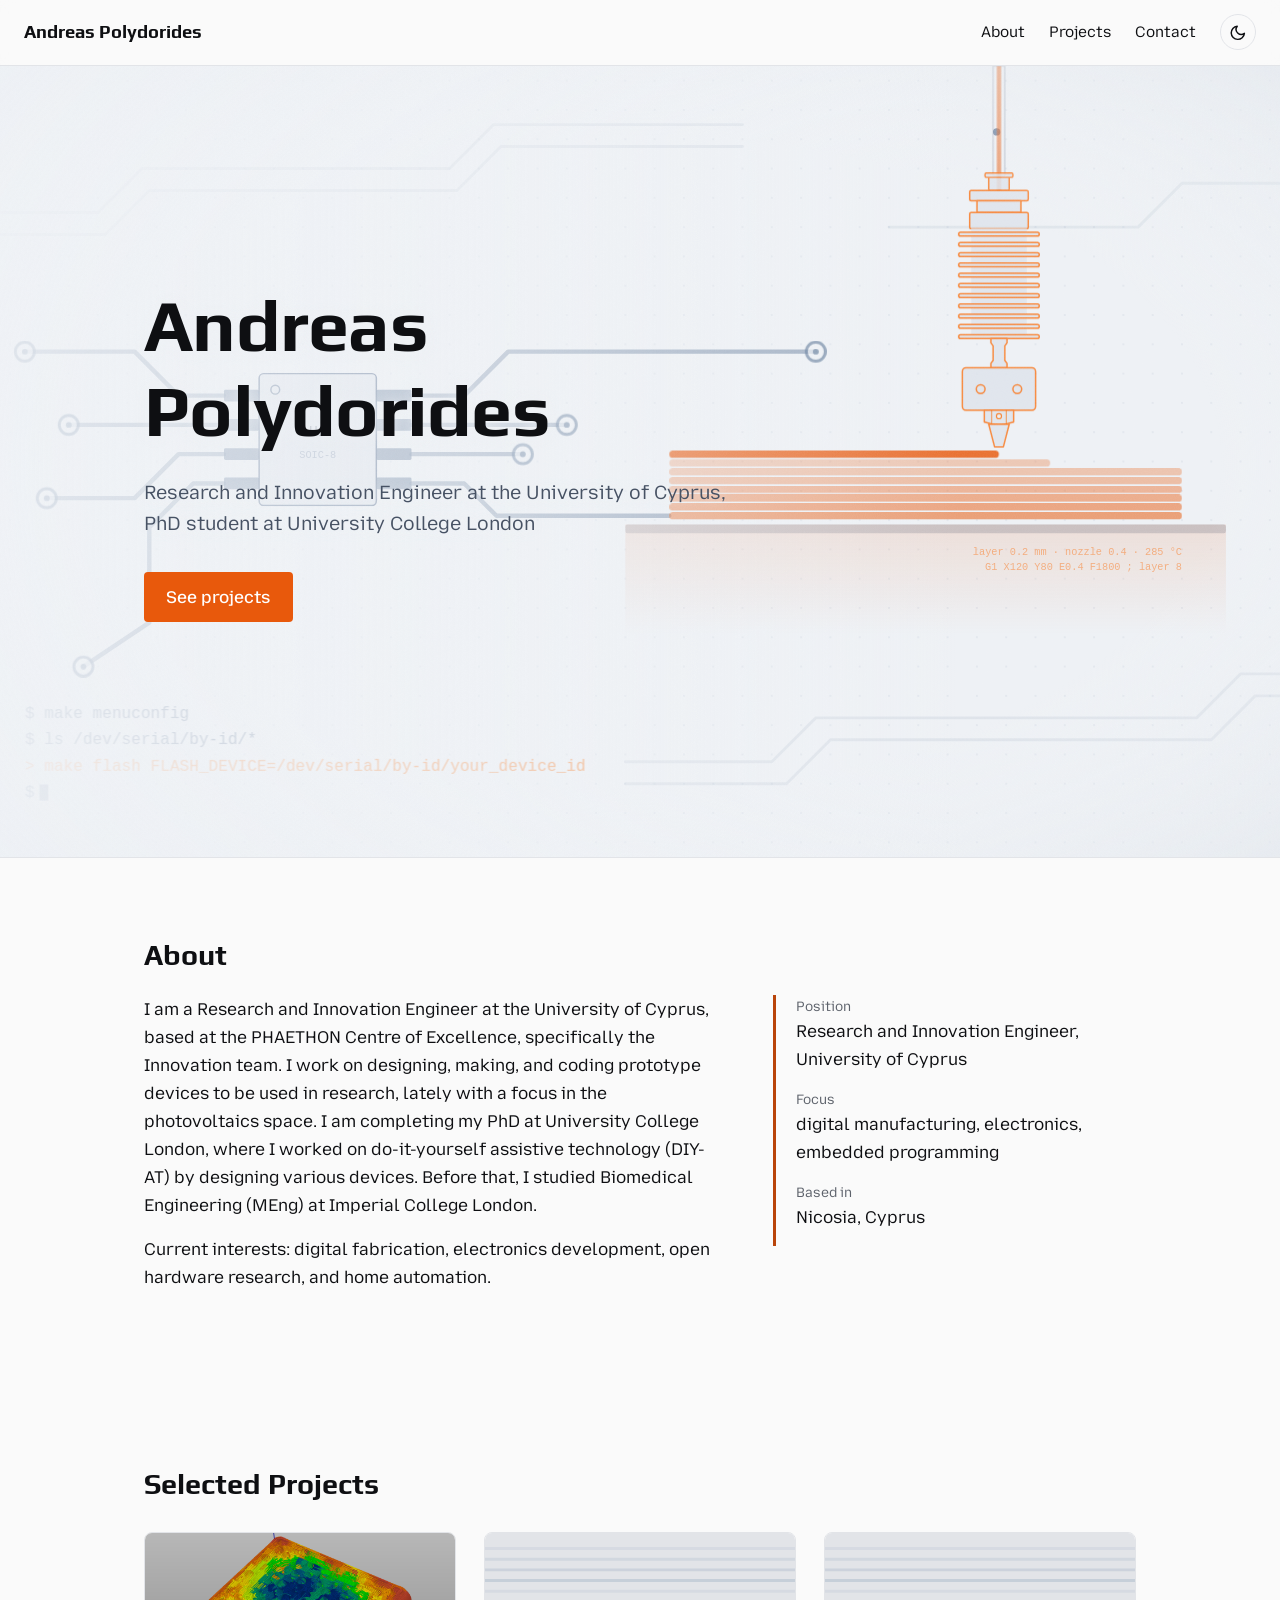
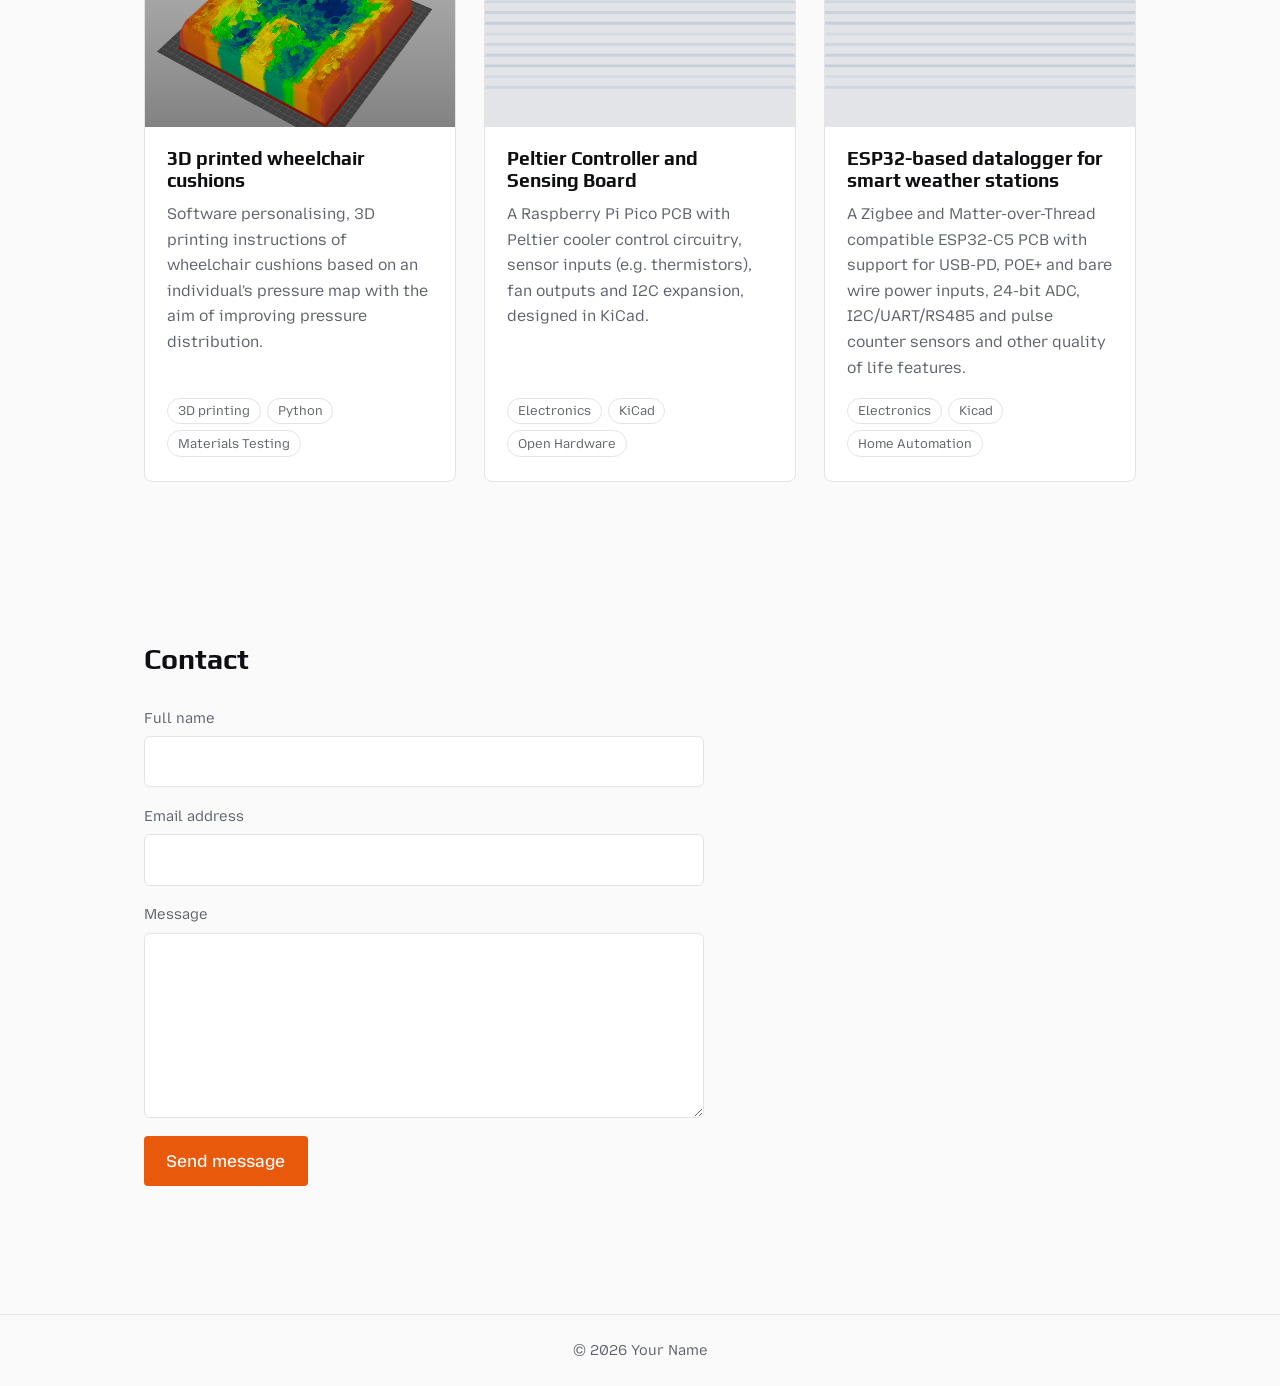
==== index.html @ 5d56ded2 "Update index.html" ====
<!DOCTYPE html>
<html lang="en">
<head>
<meta charset="utf-8">
<meta name="viewport" content="width=device-width, initial-scale=1">
<title>Andreas Polydorides</title>
<meta name="description" content="Research and engineering in FDM 3D printing, embedded electronics and software.">
<link rel="preconnect" href="https://fonts.googleapis.com">
<link rel="preconnect" href="https://fonts.gstatic.com" crossorigin>
<link href="https://fonts.googleapis.com/css2?family=Mozilla+Text:wght@400;500;600&family=Play:wght@400;700&display=swap" rel="stylesheet">
<script>try{var t=localStorage.getItem("theme")}catch(e){}document.documentElement.dataset.theme=t==="dark"?"dark":"light"</script>
<link rel="stylesheet" href="style.css">
</head>
<body>
<header class="nav">
  <a class="brand" href="#top">Andreas Polydorides</a>
  <nav><a href="#about">About</a><a href="#projects">Projects</a><a href="#contact">Contact</a><button class="theme-toggle" id="theme-toggle" type="button" aria-label="Switch to dark mode" title="Switch theme">
      <svg class="moon" viewBox="0 0 24 24" fill="none" stroke="currentColor" stroke-width="2" stroke-linecap="round" stroke-linejoin="round" aria-hidden="true"><path d="M21 12.8A9 9 0 1 1 11.2 3a7 7 0 0 0 9.8 9.8z"/></svg>
      <svg class="sun" viewBox="0 0 24 24" fill="none" stroke="currentColor" stroke-width="2" stroke-linecap="round" aria-hidden="true"><circle cx="12" cy="12" r="4"/><path d="M12 2v2M12 20v2M4.9 4.9l1.4 1.4M17.7 17.7l1.4 1.4M2 12h2M20 12h2M4.9 19.1l1.4-1.4M17.7 6.3l1.4-1.4"/></svg>
    </button></nav>
</header>

<main id="top">
<section class="hero">
  <!-- Backdrop: your backdrop.svg, inlined so CSS can animate it -->
  <svg class="backdrop" aria-hidden="true" focusable="false" xmlns="http://www.w3.org/2000/svg" viewBox="0 0 1920 1080" preserveAspectRatio="xMidYMid slice">
  <defs>
    <pattern id="dots" width="40" height="40" patternUnits="userSpaceOnUse">
      <circle cx="20" cy="20" r="1.2" fill="#7b93b3" opacity="0.12"/>
    </pattern>
    <radialGradient id="vig" cx="50%" cy="50%" r="75%">
      <stop offset="55%" stop-color="#0b0e14" stop-opacity="0"/>
      <stop offset="100%" stop-color="#04060a" stop-opacity="0.85"/>
    </radialGradient>
    <linearGradient id="glow" x1="0" y1="0" x2="0" y2="1">
      <stop offset="0" stop-color="#f97316" stop-opacity="0.25"/>
      <stop offset="1" stop-color="#f97316" stop-opacity="0"/>
    </linearGradient>
  </defs>

  <!-- background -->
  <rect width="1920" height="1080" fill="#0b0e14"/>
  <rect width="1920" height="1080" fill="url(#dots)"/>

  <!-- faint background traces -->
  <g class="bgtr" fill="none" stroke="#7b93b3" stroke-width="4" stroke-linejoin="round" stroke-linecap="round" opacity="0.10">
    <polyline pathLength="1" style="--i:0" points="0,200 220,200 280,140 700,140 760,80 1100,80"/>
    <polyline pathLength="1" style="--i:1" points="0,230 230,230 290,170 710,170 770,110 1100,110"/>
    <polyline pathLength="1" style="--i:2" points="1920,160 1700,160 1640,220 1300,220"/>
    <polyline pathLength="1" style="--i:3" points="1920,830 1780,830 1720,890 1200,890 1140,950 940,950"/>
    <polyline pathLength="1" style="--i:4" points="1920,860 1800,860 1740,920 1220,920 1160,980 940,980"/>
  </g>

  <!-- PCB traces (IC) -->
  <g class="pcb" fill="none" stroke="#7b93b3" stroke-width="6" stroke-linejoin="round" stroke-linecap="round" opacity="0.55">
    <!-- left -->
    <polyline pathLength="1" style="--i:1" points="392,450 330,450 270,390 120,390"/>
    <polyline pathLength="1" style="--i:2" points="392,490 180,490"/>
    <polyline pathLength="1" style="--i:3" points="392,530 330,530 270,590 150,590"/>
    <polyline pathLength="1" style="--i:4" points="392,570 350,570 290,630 290,760 200,820"/>
    <!-- right -->
    <polyline pathLength="1" style="--i:5" points="648,450 720,450 780,390 1200,390"/>
    <polyline pathLength="1" style="--i:6" points="648,490 860,490"/>
    <polyline pathLength="1" style="--i:7" points="648,530 800,530"/>
  </g>
  <!-- trace that becomes the first printed layer -->
  <polyline class="first" pathLength="1" points="648,570 720,570 764,614 1000,614" fill="none" stroke="#7b93b3" stroke-width="6" stroke-linejoin="round" stroke-linecap="round" opacity="0.55"/>

  <!-- vias -->
  <g class="via" fill="#0b0e14" stroke="#7b93b3" stroke-width="4" opacity="0.7">
    <circle cx="120" cy="390" r="13"/><circle cx="180" cy="490" r="13"/>
    <circle cx="150" cy="590" r="13"/><circle cx="200" cy="820" r="13"/>
    <circle cx="1200" cy="390" r="13"/><circle cx="860" cy="490" r="13"/>
    <circle cx="800" cy="530" r="13"/>
  </g>
  <g class="via" fill="#7b93b3" opacity="0.7">
    <circle cx="120" cy="390" r="4"/><circle cx="180" cy="490" r="4"/>
    <circle cx="150" cy="590" r="4"/><circle cx="200" cy="820" r="4"/>
    <circle cx="1200" cy="390" r="4"/><circle cx="860" cy="490" r="4"/>
    <circle cx="800" cy="530" r="4"/>
  </g>

  <circle cx="1447" cy="90" r="5" fill="#7b93b3" opacity="0.8"/>

  <!-- SOIC-8 IC -->
  <g class="ic">
    <g fill="#7b93b3" opacity="0.75">
      <rect x="392" y="442" width="48" height="16" rx="2"/>
      <rect x="392" y="482" width="48" height="16" rx="2"/>
      <rect x="392" y="522" width="48" height="16" rx="2"/>
      <rect x="392" y="562" width="48" height="16" rx="2"/>
      <rect x="600" y="442" width="48" height="16" rx="2"/>
      <rect x="600" y="482" width="48" height="16" rx="2"/>
      <rect x="600" y="522" width="48" height="16" rx="2"/>
      <rect x="600" y="562" width="48" height="16" rx="2"/>
    </g>
    <rect x="440" y="420" width="160" height="180" rx="6" fill="#141c28" stroke="#a9bdd6" stroke-width="2" opacity="0.9"/>
    <circle cx="462" cy="442" r="6" fill="none" stroke="#a9bdd6" stroke-width="2" opacity="0.8"/>
    <text x="520" y="505" text-anchor="middle" font-family="ui-monospace, 'JetBrains Mono', Consolas, monospace" font-size="20" fill="#d3deec" opacity="0.7">U1</text>
    <text x="520" y="535" text-anchor="middle" font-family="ui-monospace, 'JetBrains Mono', Consolas, monospace" font-size="14" fill="#a9bdd6" opacity="0.5">SOIC-8</text>
  </g>

  <!-- PTFE tube, filament and hotend (slides while printing the top layer) -->
  <g class="hotend">
  <rect x="1442" y="0" width="16" height="150" fill="none" stroke="#d3deec" stroke-width="1.5" opacity="0.25"/>
  <rect x="1447" y="0" width="6" height="170" fill="#f97316" opacity="0.55"/>

  <!-- E3D V6 hotend -->
  <g stroke="#fdba74" stroke-width="2" fill="#141c28" opacity="0.85" stroke-linejoin="round">
    <!-- push-fit coupler -->
    <rect x="1436" y="150" width="28" height="20" rx="2"/>
    <rect x="1431" y="146" width="38" height="6" rx="2"/>
    <!-- groove-mount top -->
    <rect x="1410" y="170" width="80" height="14" rx="2"/>
    <rect x="1420" y="184" width="60" height="16"/>
    <rect x="1410" y="200" width="80" height="22" rx="2"/>
    <!-- heatsink core + fins -->
    <rect x="1412" y="222" width="76" height="150" stroke="none"/>
    <rect x="1395" y="367" width="110" height="5" rx="2.5"/><rect x="1395" y="353" width="110" height="5" rx="2.5"/><rect x="1395" y="339" width="110" height="5" rx="2.5"/><rect x="1395" y="325" width="110" height="5" rx="2.5"/><rect x="1395" y="311" width="110" height="5" rx="2.5"/><rect x="1395" y="297" width="110" height="5" rx="2.5"/><rect x="1395" y="283" width="110" height="5" rx="2.5"/><rect x="1395" y="269" width="110" height="5" rx="2.5"/><rect x="1395" y="255" width="110" height="5" rx="2.5"/><rect x="1395" y="241" width="110" height="5" rx="2.5"/><rect x="1395" y="227" width="110" height="5" rx="2.5"/>
    <!-- heatbreak -->
    <polygon points="1439,372 1461,372 1461,378 1458,382 1458,402 1461,406 1461,412 1439,412 1439,406 1442,402 1442,382 1439,378"/>
    <!-- heater block -->
    <rect x="1400" y="412" width="100" height="58" rx="5"/>
    <circle cx="1425" cy="441" r="6"/>
    <circle cx="1475" cy="441" r="6"/>
    <!-- nozzle: hex + cone -->
    <path d="M1430,470 L1470,470 L1470,486 Q1450,493 1430,486 Z"/>
    <polygon points="1436,489 1464,489 1456,520 1444,520"/>
  </g>
  <!-- nozzle hex face edges + size divot -->
  <g fill="none" stroke="#fdba74" stroke-width="1.5" opacity="0.7">
    <line x1="1440" y1="470" x2="1440" y2="489"/>
    <line x1="1460" y1="470" x2="1460" y2="489"/>
  </g>
  <circle cx="1450" cy="478" r="3.5" fill="#0b0e14" stroke="#fdba74" stroke-width="1.5" opacity="0.9"/>
  
  </g>

  <!-- printed layers -->
  <g class="layers" fill="#f97316">
    <rect style="--i:0" x="1000" y="609" width="700" height="10" rx="5" opacity="0.55"/>
    <rect style="--i:1" x="1000" y="597" width="700" height="10" rx="5" opacity="0.5"/>
    <rect style="--i:2" x="1000" y="585" width="700" height="10" rx="5" opacity="0.45"/>
    <rect style="--i:3" x="1000" y="573" width="700" height="10" rx="5" opacity="0.4"/>
    <rect style="--i:4" x="1000" y="561" width="700" height="10" rx="5" opacity="0.35"/>
    <rect style="--i:5" x="1000" y="549" width="700" height="10" rx="5" opacity="0.3"/>
    <rect style="--i:6" x="1000" y="537" width="520" height="10" rx="5" opacity="0.28"/>
    <rect style="--i:7" x="1000" y="525" width="450" height="10" rx="5" opacity="0.85"/>
  </g>
  <!-- bed -->
  <rect x="940" y="626" width="820" height="12" rx="3" fill="#a9bdd6" opacity="0.25"/>
  <rect x="940" y="626" width="820" height="150" fill="url(#glow)" opacity="0.5"/>
  <text x="1700" y="668" text-anchor="end" font-family="ui-monospace, 'JetBrains Mono', Consolas, monospace" font-size="14" fill="#fdba74" opacity="0.5">layer 0.2 mm · nozzle 0.4 · 285 °C</text>
  <text x="1700" y="688" text-anchor="end" font-family="ui-monospace, 'JetBrains Mono', Consolas, monospace" font-size="14" fill="#fdba74" opacity="0.5">G1 X120 Y80 E0.4 F1800 ; layer 8</text>
  

  <!-- terminal -->
  <g font-family="ui-monospace, 'JetBrains Mono', Consolas, 'Courier New', monospace" font-size="22">
    <g class="term" opacity="0.65">
      <text style="--i:0" x="120" y="890" fill="#a9bdd6">$ make menuconfig</text>
      <text style="--i:1" x="120" y="926" fill="#a9bdd6">$ ls /dev/serial/by-id/*</text>
      <text style="--i:2" x="120" y="962" fill="#fdba74">&gt; make flash FLASH_DEVICE=/dev/serial/by-id/your_device_id</text>
      <text style="--i:3" x="120" y="998" fill="#a9bdd6">$</text>
      <rect class="cursor" x="140" y="981" width="12" height="22" fill="#a9bdd6" opacity="0.8"/>
    </g>
  </g>

  <!-- vignette -->
  <rect width="1920" height="1080" fill="url(#vig)"/>
</svg>
  <div class="hero-text">
    <h1>Andreas Polydorides</h1>
    <p class="lead"> Research and Innovation Engineer at the University of Cyprus,<br>PhD student at University College London</p>
    <p><a class="btn" href="#projects">See projects</a></p>
  </div>
</section>

<section id="about" class="wrap about">
  <h2>About</h2>
  <div>
    <p>I am a Research and Innovation Engineer at the University of Cyprus, based at the PHAETHON Centre of Excellence, specifically the Innovation team. I work on designing, making, and coding prototype devices to be used in research, lately with a focus in the photovoltaics space. I am completing my PhD at University College London, where I worked on do-it-yourself assistive technology (DIY-AT) by designing various devices. Before that, I studied Biomedical Engineering (MEng) at Imperial College London.</p>
    <p>Current interests: digital fabrication, electronics development, open hardware research, and home automation.</p>
  </div>
  <ul class="facts">
    <li><span>Position</span>Research and Innovation Engineer, University of Cyprus</li>
    <li><span>Focus</span>digital manufacturing, electronics, embedded programming</li>
    <li><span>Based in</span>Nicosia, Cyprus</li>
  </ul>
</section>

<section id="projects" class="wrap">
  <h2>Selected Projects</h2>
  <div id="project-grid" class="grid"></div>
</section>

<section id="contact" class="wrap contact">
  <h2>Contact</h2>
  <form id="contact-form" class="form" novalidate>
    <label>Full name<input type="text" name="name" autocomplete="name" required></label>
    <label>Email address<input type="email" name="email" autocomplete="email" required></label>
    <label>Message<textarea name="message" rows="6" required></textarea></label>
    <input type="text" name="website" class="hp" tabindex="-1" autocomplete="off" aria-hidden="true">
    <button class="btn" type="submit">Send message</button>
    <p id="form-status" class="status" role="status" aria-live="polite"></p>
  </form>
</section>

</main>
<footer><p>© <span id="year"></span> Your Name</p></footer>
<script src="script.js"></script>
</body>
</html>
---- style.css ----
:root{
  --speed:1.5; /* animation speed: 1 = original, higher = faster */
  --paper:#fafafa; --ink:#0e0f12; --muted:#5d626b; --line:#e2e4e8; --card:#ffffff;
  --accent:#e8590c; --accent-2:#b9440a;
  /* hero + backdrop (light) */
  --hero-bg:#eef1f5; --hero-rgb:238,241,245; --hero-text:#0e0f12; --hero-lead:#475264;
  --hero-btn:#e8590c; --hero-btn-text:#ffffff; --hero-btn-hover:#b9440a;
  --bd-bg:#eef1f5; --bd-deep:#dfe4ea; --bd-body:#dde3ec; --bd-line:#5b7596; --bd-line2:#4a6285; --bd-hi:#2c3e57; --bd-or:#e8590c; --bd-or2:#f97316;
  /* fade behind the hero text: opacity at the left edge, opacity at --fade-stop, and where the middle stop sits */
  --fade-a:.82; --fade-b:.55; --fade-stop:38%;
  color-scheme:light;
  --head:"Play",system-ui,sans-serif; --body:"Mozilla Text",system-ui,sans-serif;
}
:root[data-theme="dark"]{
  --paper:#0b0d12; --ink:#eceef2; --muted:#9097a3; --line:#23272f; --card:#11141a;
  --accent:#ff8a3d; --accent-2:#ffb27a;
  --hero-bg:#0b0e14; --hero-rgb:11,14,20;; --hero-text:var(--hero-text); --hero-lead:var(--hero-lead);
  --hero-btn:#f97316; --hero-btn-text:#0b0e14; --hero-btn-hover:#fdba74;
  --bd-bg:#0b0e14; --bd-deep:#04060a; --bd-body:#141c28; --bd-line:#7b93b3; --bd-line2:#a9bdd6; --bd-hi:#d3deec; --bd-or:#f97316; --bd-or2:#fdba74;
  --fade-a:.72; --fade-b:.45; --fade-stop:38%;
  color-scheme:dark;
}
*{box-sizing:border-box}
html{scroll-behavior:smooth}
body{margin:0;background:var(--paper);color:var(--ink);font:400 1.0625rem/1.65 var(--body)}
a{color:var(--accent);text-underline-offset:3px}
a:focus-visible,.btn:focus-visible{outline:2px solid var(--accent-2);outline-offset:3px}
h1,h2,h3{font-family:var(--head);line-height:1.15;margin:0}
.wrap{max-width:1040px;margin:0 auto;padding:5rem 1.5rem}

.nav{position:sticky;top:0;z-index:5;display:flex;justify-content:space-between;align-items:center;padding:.9rem 1.5rem;
  background:color-mix(in srgb,var(--paper) 85%,transparent);backdrop-filter:blur(8px);border-bottom:1px solid var(--line)}
.nav a{text-decoration:none;color:var(--ink)}
.brand{font-family:var(--head);font-weight:700;font-size:1.15rem}
.nav nav{display:flex;gap:1.5rem;font-size:.95rem}
.nav nav a:hover{color:var(--accent)}

.hero{position:relative;min-height:88vh;display:flex;align-items:center;overflow:hidden;background:var(--hero-bg);color:var(--hero-text);border-bottom:1px solid var(--line)}
.backdrop{position:absolute;inset:0;width:100%;height:100%}
/* The fade is dithered with a faint grain so dark gradients don't show vertical banding */
.hero::after{content:"";position:absolute;inset:0;pointer-events:none;background:url("data:image/svg+xml,%3Csvg xmlns='http://www.w3.org/2000/svg' width='160' height='160'%3E%3Cfilter id='n' color-interpolation-filters='sRGB'%3E%3CfeTurbulence type='fractalNoise' baseFrequency='.9' numOctaves='2' stitchTiles='stitch'/%3E%3CfeColorMatrix values='0 0 0 0 1 0 0 0 0 1 0 0 0 0 1 .08 0 0 0 0'/%3E%3C/filter%3E%3Crect width='100%25' height='100%25' filter='url(%23n)'/%3E%3C/svg%3E") 0 0/160px 160px,linear-gradient(90deg,rgba(var(--hero-rgb),var(--fade-a)) 0,rgba(var(--hero-rgb),var(--fade-b)) var(--fade-stop),rgba(var(--hero-rgb),0) 75%)}
.hero-text{position:relative;z-index:2;text-shadow:0 1px 14px rgba(var(--hero-rgb),.8);max-width:1040px;margin:0 auto;padding:4rem 1.5rem;width:100%}
.hero h1{color:var(--hero-text);font-size:clamp(2.4rem,6.5vw,4.6rem);font-weight:700;max-width:14ch;letter-spacing:-.01em}
.lead{max-width:56ch;font-size:1.2rem;color:var(--hero-lead);margin:1.5rem 0 2rem}
.lead strong{color:var(--hero-text);font-weight:600}
.btn{display:inline-block;padding:.7rem 1.4rem;background:var(--accent);color:var(--paper);text-decoration:none;font-weight:500;border-radius:4px;transition:background .2s}
.btn:hover{background:var(--accent-2)}
.hero .btn{background:var(--hero-btn);color:var(--hero-btn-text);text-shadow:none}
.hero .btn:hover{background:var(--hero-btn-hover)}

/* Page-load sequence: the chip is already there, traces grow out of its pins,
   the last trace feeds the first printed layer, layers stack up, then the hotend
   slides across to print the top one.
   Every time below is divided by --speed (set in :root): 1 = original, 2 = twice as fast. */
.backdrop :is(.bgtr,.pcb) polyline,.backdrop polyline.first{stroke-dasharray:1;animation:draw calc(1.4s / var(--speed)) cubic-bezier(.5,0,.2,1) both;animation-delay:calc((.2s + var(--i)*.12s) / var(--speed))}
.backdrop polyline.first{animation-duration:calc(1.1s / var(--speed));animation-delay:calc(.7s / var(--speed))}
.backdrop .via{animation:fade calc(.5s / var(--speed)) calc(1.3s / var(--speed)) both}
.backdrop .layers rect{transform-box:fill-box;transform-origin:0 50%;animation:grow calc(.5s / var(--speed)) cubic-bezier(.3,0,.2,1) both;animation-delay:calc((1.9s + var(--i)*.22s) / var(--speed))}
.backdrop .layers rect:last-child{animation-duration:calc(2.2s / var(--speed));animation-delay:calc(3.6s / var(--speed));animation-timing-function:cubic-bezier(.45,0,.55,1)}
.backdrop .hotend{animation:fade calc(.5s / var(--speed)) calc(3.1s / var(--speed)) both,slide calc(2.2s / var(--speed)) calc(3.6s / var(--speed)) cubic-bezier(.45,0,.55,1) both}
.backdrop .term text{animation:fade calc(.4s / var(--speed)) both;animation-delay:calc((.4s + var(--i)*.3s) / var(--speed))}
.backdrop .cursor{animation:fade calc(.4s / var(--speed)) calc(1.7s / var(--speed)) both,blink 1.1s calc(2.1s / var(--speed)) steps(1) infinite}
@keyframes draw{from{stroke-dashoffset:1}to{stroke-dashoffset:0}}
@keyframes fade{from{opacity:0}}
@keyframes grow{from{transform:scaleX(0)}}
@keyframes slide{from{transform:translateX(-450px)}}
@keyframes blink{50%{opacity:0}}
.hero-text{animation:settle calc(1s / var(--speed)) calc(.4s / var(--speed)) both ease-out}
@keyframes settle{from{opacity:0;transform:translateY(14px)}}

h2{font-size:1.8rem;margin-bottom:2rem}
.about{display:grid;grid-template-columns:minmax(0,1.6fr) minmax(0,1fr);gap:1rem 3rem}
.about h2{grid-column:1/-1;margin-bottom:.5rem}
.about p{margin:0 0 1rem;max-width:62ch}
.facts{list-style:none;margin:0;padding:0;border-left:3px solid var(--accent-2);padding-left:1.25rem;align-self:start}
.facts li{margin-bottom:.9rem}
.facts span{display:block;font-size:.85rem;color:var(--muted)}

.grid{display:grid;grid-template-columns:repeat(auto-fill,minmax(300px,1fr));gap:1.75rem}
.card{background:var(--card);border:1px solid var(--line);border-radius:8px;overflow:hidden;display:flex;flex-direction:column}
.card .img{aspect-ratio:16/10;background:var(--line);overflow:hidden}
.card img{width:100%;height:100%;object-fit:cover;display:block;transition:transform .5s}
.card:hover img{transform:scale(1.04)}
.card .body{padding:1.25rem 1.4rem 1.5rem;display:flex;flex-direction:column;gap:.6rem;flex:1}
.card h3{font-size:1.2rem}
.card p{margin:0;color:var(--muted);font-size:.97rem}
.tags{display:flex;flex-wrap:wrap;gap:.4rem;margin-top:auto;padding-top:.5rem}
.tags span{font-size:.8rem;padding:.1rem .6rem;border:1px solid var(--line);border-radius:99px;color:var(--muted)}
.card .more{font-weight:500;font-size:.95rem}
.card.reveal{opacity:0;transform:translateY(12px);transition:opacity .6s,transform .6s}
.card.reveal.in{opacity:1;transform:none}

.contact p{margin:.2rem 0}
.contact a[href^=mailto]{font-family:var(--head);font-size:1.5rem}
.links{display:flex;gap:1.5rem;margin-top:1rem!important}
footer{border-top:1px solid var(--line);padding:1.5rem;text-align:center;color:var(--muted);font-size:.9rem}
footer p{margin:0}

/* Backdrop SVG colours follow the theme */
.backdrop [fill="#0b0e14"]{fill:var(--bd-bg)}
.backdrop [stop-color="#0b0e14"]{stop-color:var(--bd-bg)}
.backdrop [stop-color="#04060a"]{stop-color:var(--bd-deep)}
.backdrop [fill="#141c28"]{fill:var(--bd-body)}
.backdrop [fill="#7b93b3"]{fill:var(--bd-line)}
.backdrop [stroke="#7b93b3"]{stroke:var(--bd-line)}
.backdrop [fill="#a9bdd6"]{fill:var(--bd-line2)}
.backdrop [stroke="#a9bdd6"]{stroke:var(--bd-line2)}
.backdrop [fill="#d3deec"]{fill:var(--bd-hi)}
.backdrop [stroke="#d3deec"]{stroke:var(--bd-hi)}
.backdrop [fill="#f97316"]{fill:var(--bd-or)}
.backdrop [stroke="#f97316"]{stroke:var(--bd-or)}
.backdrop [stop-color="#f97316"]{stop-color:var(--bd-or)}
.backdrop [fill="#fdba74"]{fill:var(--bd-or2)}
.backdrop [stroke="#fdba74"]{stroke:var(--bd-or2)}

.nav nav{align-items:center}
.theme-toggle{display:grid;place-items:center;width:2.25rem;height:2.25rem;padding:0;border:1px solid var(--line);border-radius:50%;background:transparent;color:var(--ink);cursor:pointer;transition:border-color .2s,color .2s}
.theme-toggle:hover{border-color:var(--accent);color:var(--accent)}
.theme-toggle:focus-visible{outline:2px solid var(--accent-2);outline-offset:3px}
.theme-toggle svg{width:1.1rem;height:1.1rem;grid-area:1/1}
.theme-toggle .sun{display:none}
:root[data-theme="dark"] .theme-toggle .sun{display:block}
:root[data-theme="dark"] .theme-toggle .moon{display:none}
body,.nav,.card{transition:background-color .3s,color .3s,border-color .3s}
@media (max-width:720px){.hero::after{background:rgba(var(--hero-rgb),.68)}.about{grid-template-columns:1fr}.wrap{padding:3.5rem 1.25rem}.nav nav{gap:1rem}}
@media (prefers-reduced-motion:reduce){
  *{animation:none!important;transition:none!important}
  .card.reveal{opacity:1;transform:none}
}

.form{display:grid;gap:1.1rem;max-width:560px}
.form label{display:grid;gap:.35rem;font-size:.9rem;color:var(--muted)}
.form input,.form textarea{font:inherit;font-size:1.02rem;color:var(--ink);background:var(--card);border:1px solid var(--line);border-radius:6px;padding:.7rem .85rem;width:100%;transition:border-color .2s}
.form textarea{resize:vertical;min-height:8rem}
.form input:focus,.form textarea:focus{outline:none;border-color:var(--accent);box-shadow:0 0 0 3px color-mix(in srgb,var(--accent) 25%,transparent)}
.form [aria-invalid=true]{border-color:#d33}
.form .btn{justify-self:start;border:0;cursor:pointer;font:inherit;font-weight:500;background:var(--accent);color:var(--paper)}
.form .btn:hover:not(:disabled){background:var(--accent-2)}
.form .btn:disabled{opacity:.6;cursor:wait}
.hp{position:absolute!important;left:-9999px;width:1px;height:1px;opacity:0}
.status{margin:0;min-height:1.5em;font-size:.97rem}
.status.ok{color:var(--accent);font-weight:500}
.status.err{color:#d33}
@media (max-width:720px){.hero::after{background:rgba(var(--hero-rgb),.68)}.about{grid-template-columns:1fr}.wrap{padding:3.5rem 1.25rem}.nav nav{gap:1rem}}
@media (prefers-reduced-motion:reduce){
  *{animation:none!important;transition:none!important}
  .card.reveal{opacity:1;transform:none}
}
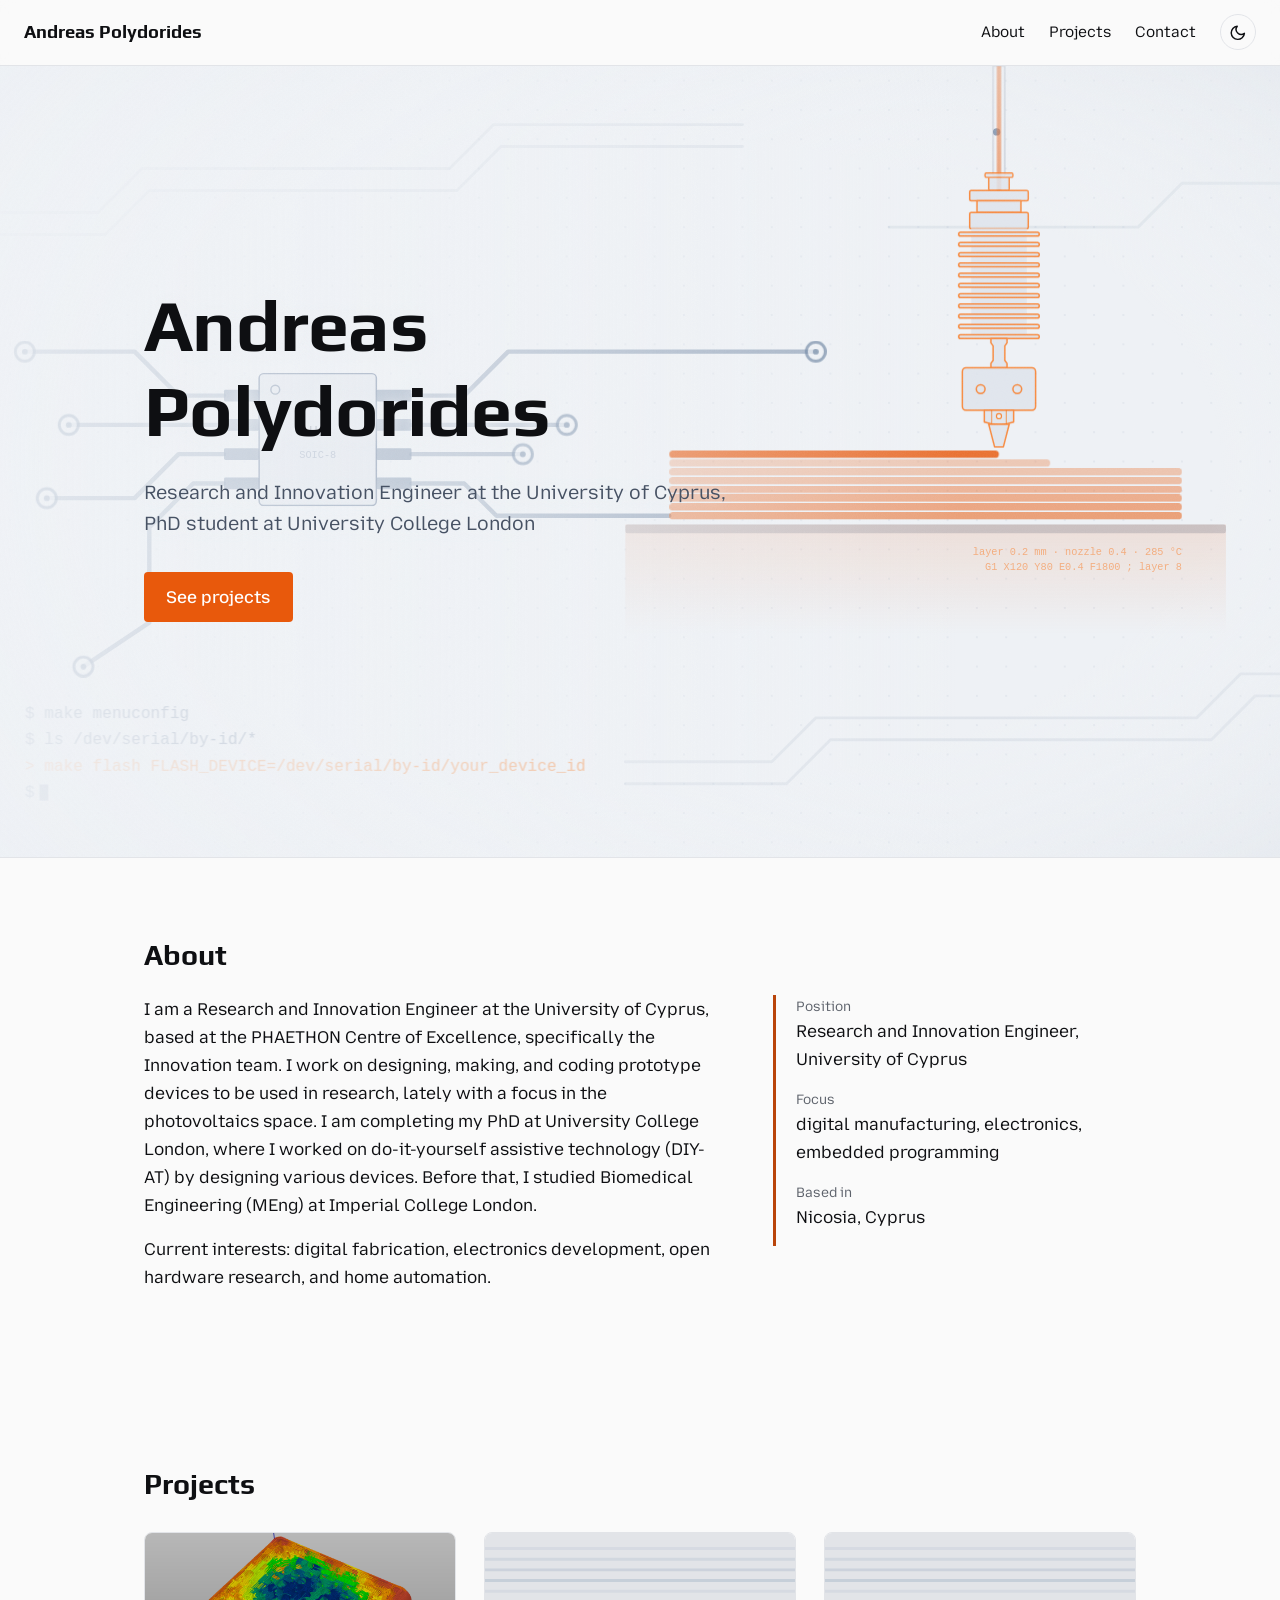
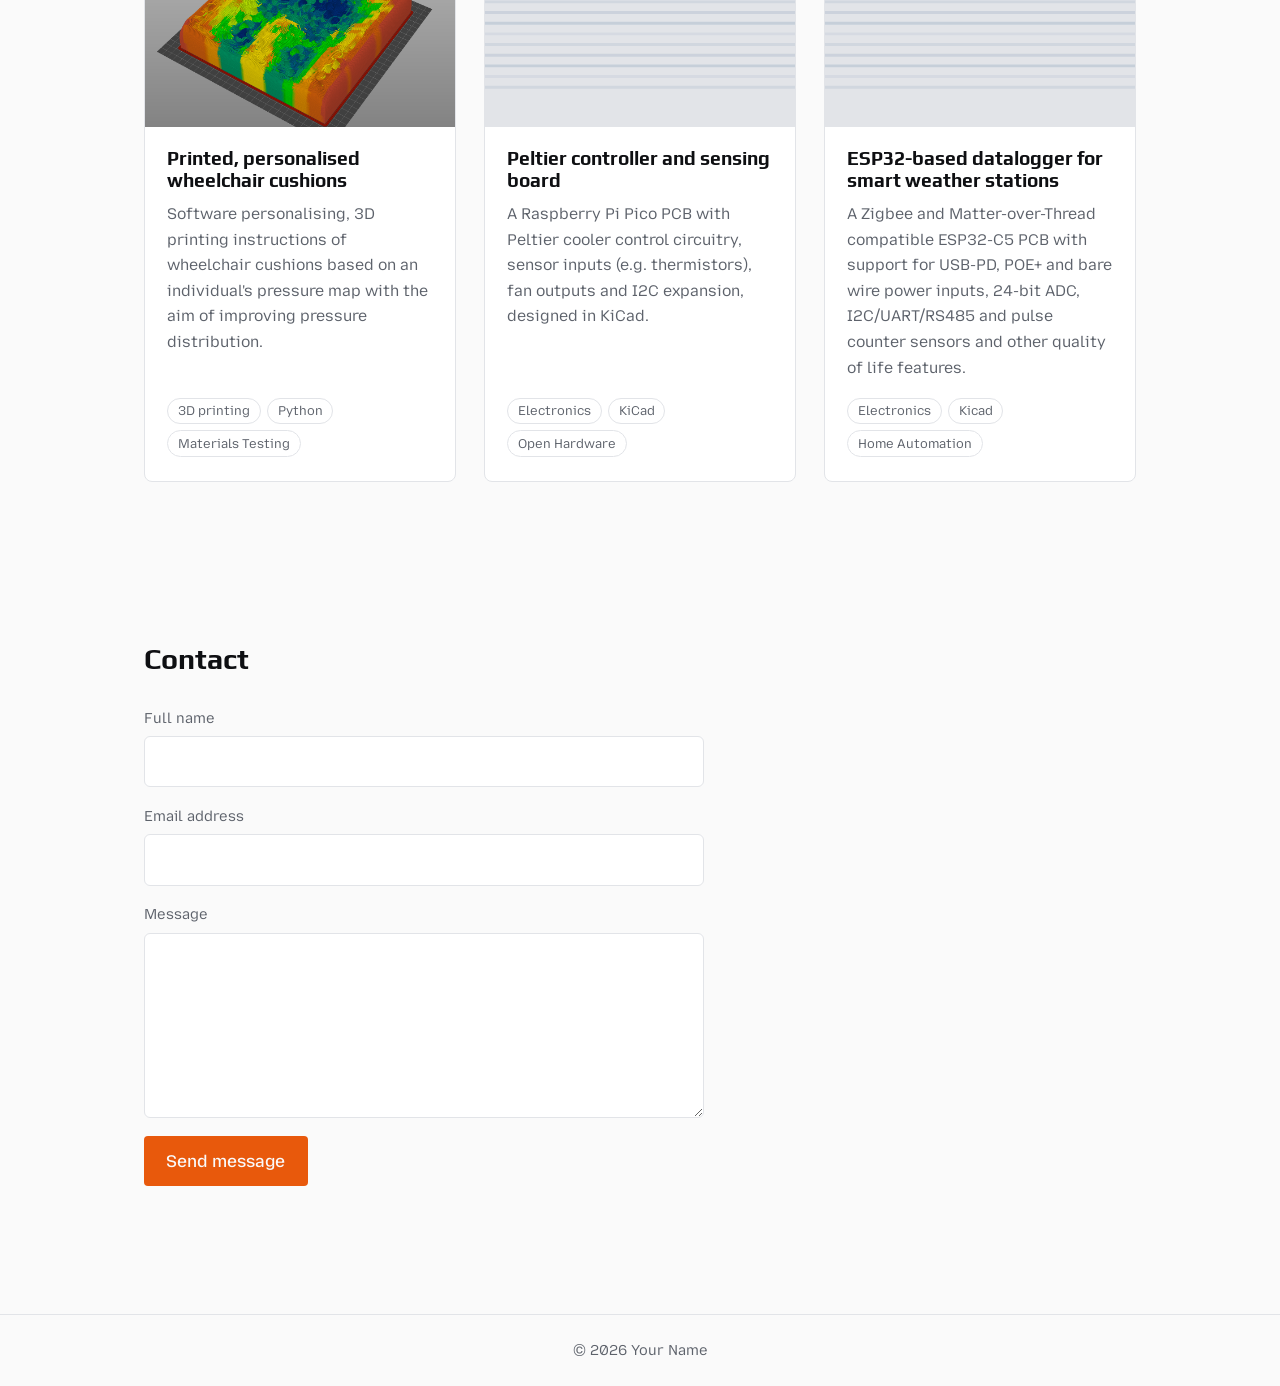
==== commit a9323d28: "Update index.html" ====
--- a/index.html
+++ b/index.html
@@ -189,7 +189,7 @@
 </section>
 
 <section id="projects" class="wrap">
-  <h2>Selected Projects</h2>
+  <h2>Projects</h2>
   <div id="project-grid" class="grid"></div>
 </section>
 
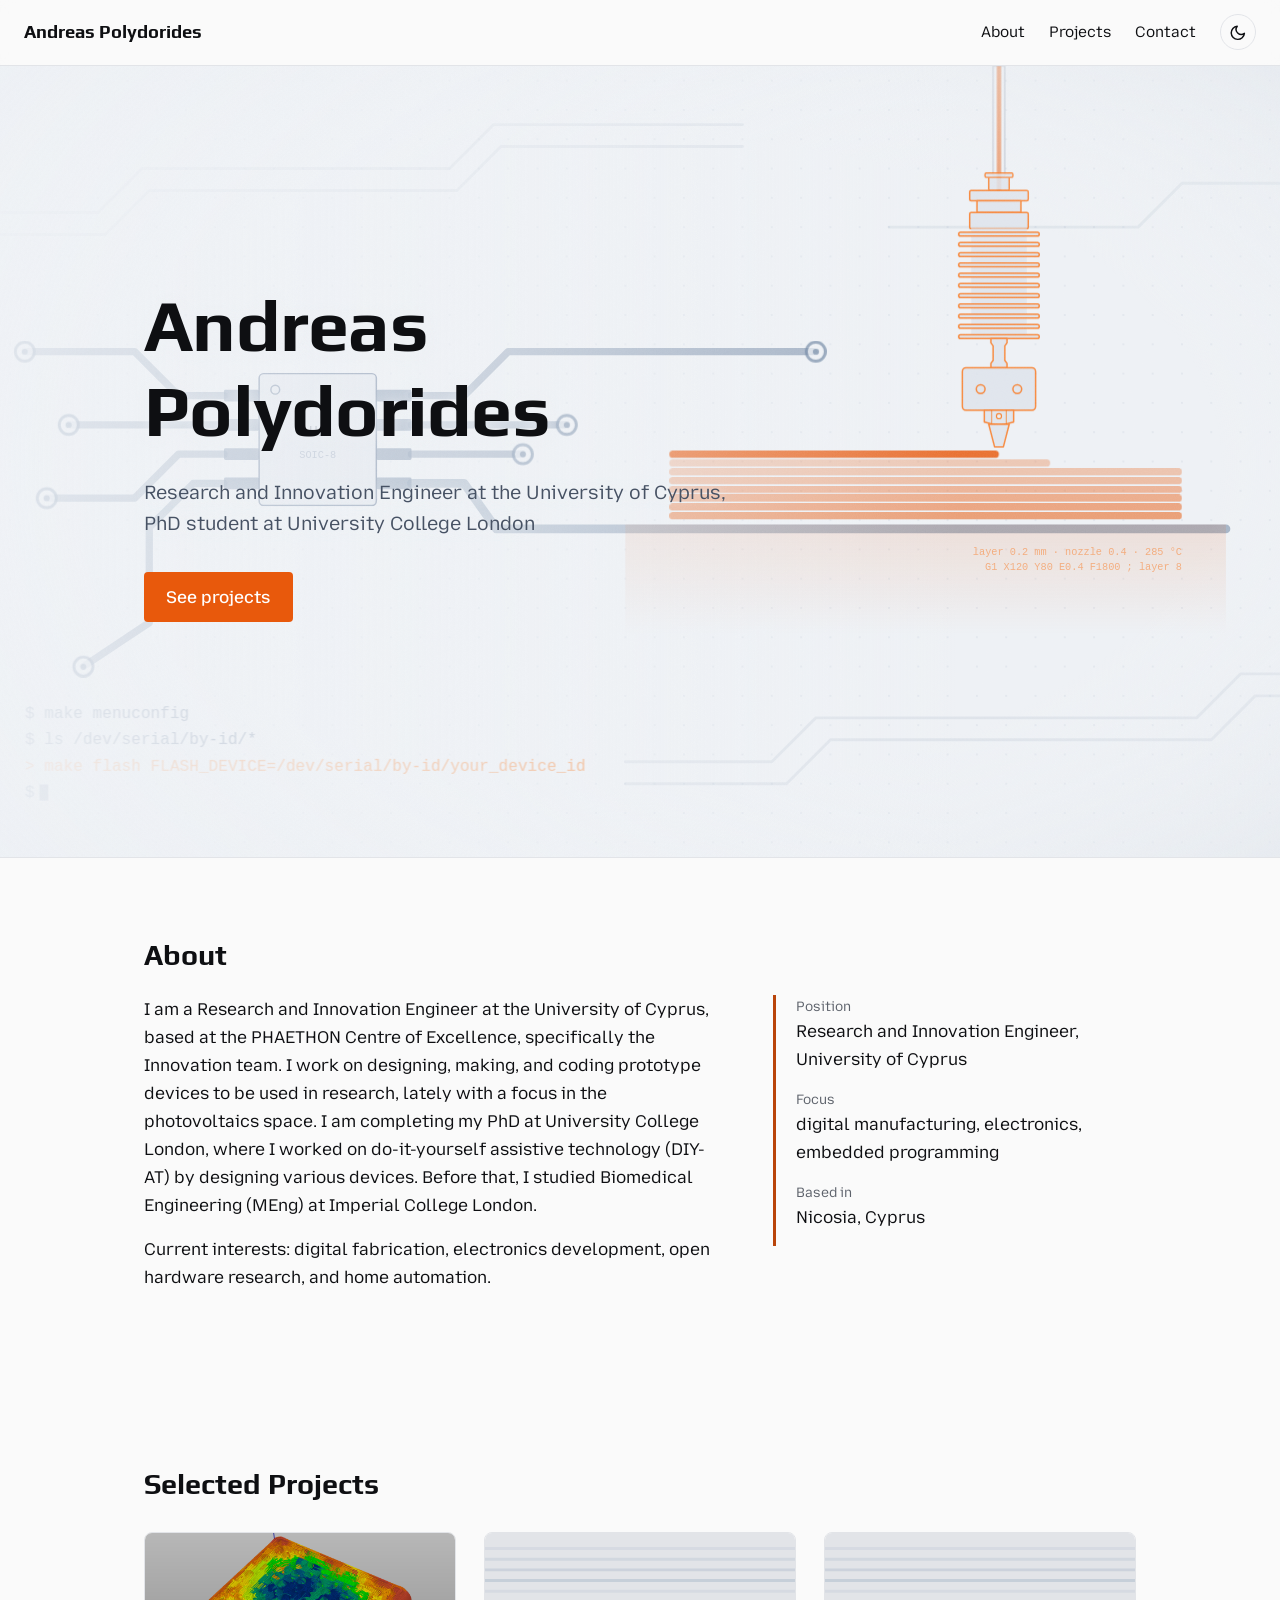
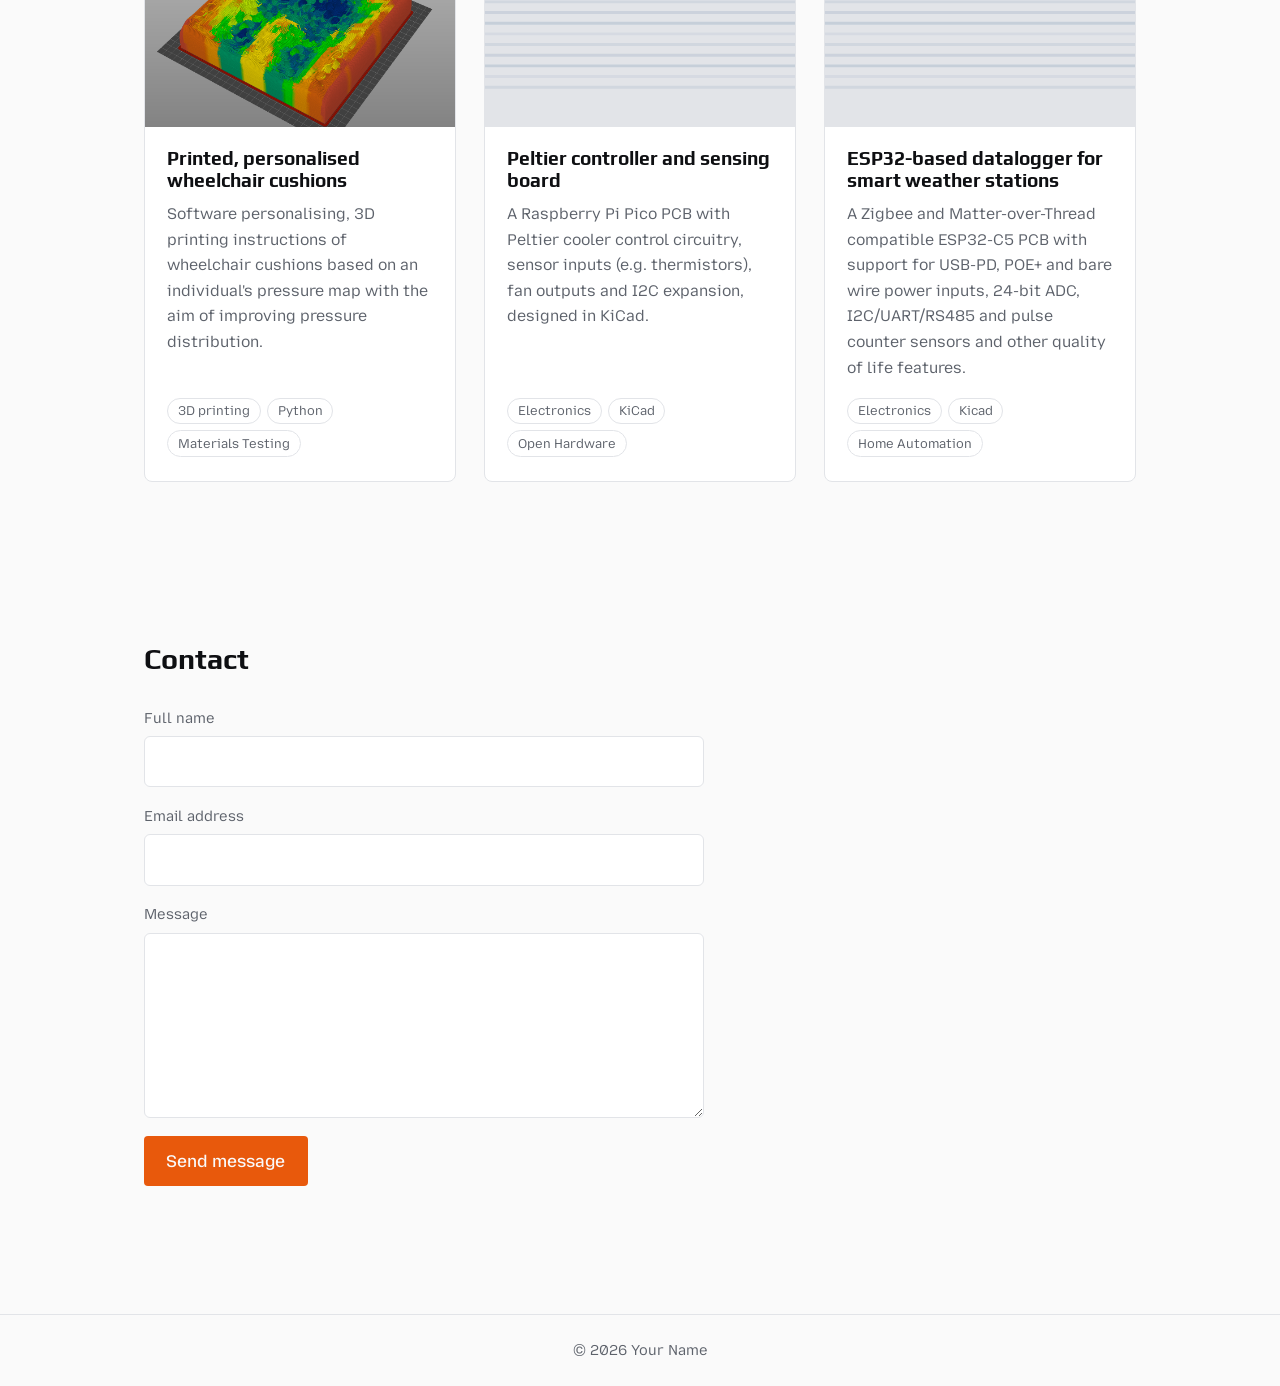
==== commit f235490f: "Update index.html" ====
--- a/index.html
+++ b/index.html
@@ -9,6 +9,7 @@
 <link rel="preconnect" href="https://fonts.gstatic.com" crossorigin>
 <link href="https://fonts.googleapis.com/css2?family=Mozilla+Text:wght@400;500;600&family=Play:wght@400;700&display=swap" rel="stylesheet">
 <script>try{var t=localStorage.getItem("theme")}catch(e){}document.documentElement.dataset.theme=t==="dark"?"dark":"light"</script>
+<link rel="icon" href="a-polydorides.png" type="image/png">
 <link rel="stylesheet" href="style.css">
 </head>
 <body>
@@ -52,7 +53,7 @@
   </g>
 
   <!-- PCB traces (IC) -->
-  <g class="pcb" fill="none" stroke="#7b93b3" stroke-width="6" stroke-linejoin="round" stroke-linecap="round" opacity="0.55">
+  <g class="pcb" fill="none" stroke="#7b93b3" stroke-width="10" stroke-linejoin="round" stroke-linecap="round" opacity="0.55">
     <!-- left -->
     <polyline pathLength="1" style="--i:1" points="392,450 330,450 270,390 120,390"/>
     <polyline pathLength="1" style="--i:2" points="392,490 180,490"/>
@@ -63,8 +64,9 @@
     <polyline pathLength="1" style="--i:6" points="648,490 860,490"/>
     <polyline pathLength="1" style="--i:7" points="648,530 800,530"/>
   </g>
-  <!-- trace that becomes the first printed layer -->
-  <polyline class="first" pathLength="1" points="648,570 720,570 764,614 1000,614" fill="none" stroke="#7b93b3" stroke-width="6" stroke-linejoin="round" stroke-linecap="round" opacity="0.55"/>
+  <!-- trace that becomes the print bed -->
+  <polyline class="first" pathLength="1" points="648,570 720,570 764,632 1760,632" fill="none" stroke="#7b93b3" stroke-width="12" stroke-linejoin="round" stroke-linecap="round" opacity="0.5"/>
+  
 
   <!-- vias -->
   <g class="via" fill="#0b0e14" stroke="#7b93b3" stroke-width="4" opacity="0.7">
@@ -79,8 +81,6 @@
     <circle cx="1200" cy="390" r="4"/><circle cx="860" cy="490" r="4"/>
     <circle cx="800" cy="530" r="4"/>
   </g>
-
-  <circle cx="1447" cy="90" r="5" fill="#7b93b3" opacity="0.8"/>
 
   <!-- SOIC-8 IC -->
   <g class="ic">
@@ -147,8 +147,7 @@
     <rect style="--i:6" x="1000" y="537" width="520" height="10" rx="5" opacity="0.28"/>
     <rect style="--i:7" x="1000" y="525" width="450" height="10" rx="5" opacity="0.85"/>
   </g>
-  <!-- bed -->
-  <rect x="940" y="626" width="820" height="12" rx="3" fill="#a9bdd6" opacity="0.25"/>
+  <!-- bed items below trace that is the bed-->
   <rect x="940" y="626" width="820" height="150" fill="url(#glow)" opacity="0.5"/>
   <text x="1700" y="668" text-anchor="end" font-family="ui-monospace, 'JetBrains Mono', Consolas, monospace" font-size="14" fill="#fdba74" opacity="0.5">layer 0.2 mm · nozzle 0.4 · 285 °C</text>
   <text x="1700" y="688" text-anchor="end" font-family="ui-monospace, 'JetBrains Mono', Consolas, monospace" font-size="14" fill="#fdba74" opacity="0.5">G1 X120 Y80 E0.4 F1800 ; layer 8</text>
@@ -189,7 +188,7 @@
 </section>
 
 <section id="projects" class="wrap">
-  <h2>Projects</h2>
+  <h2>Selected Projects</h2>
   <div id="project-grid" class="grid"></div>
 </section>
 
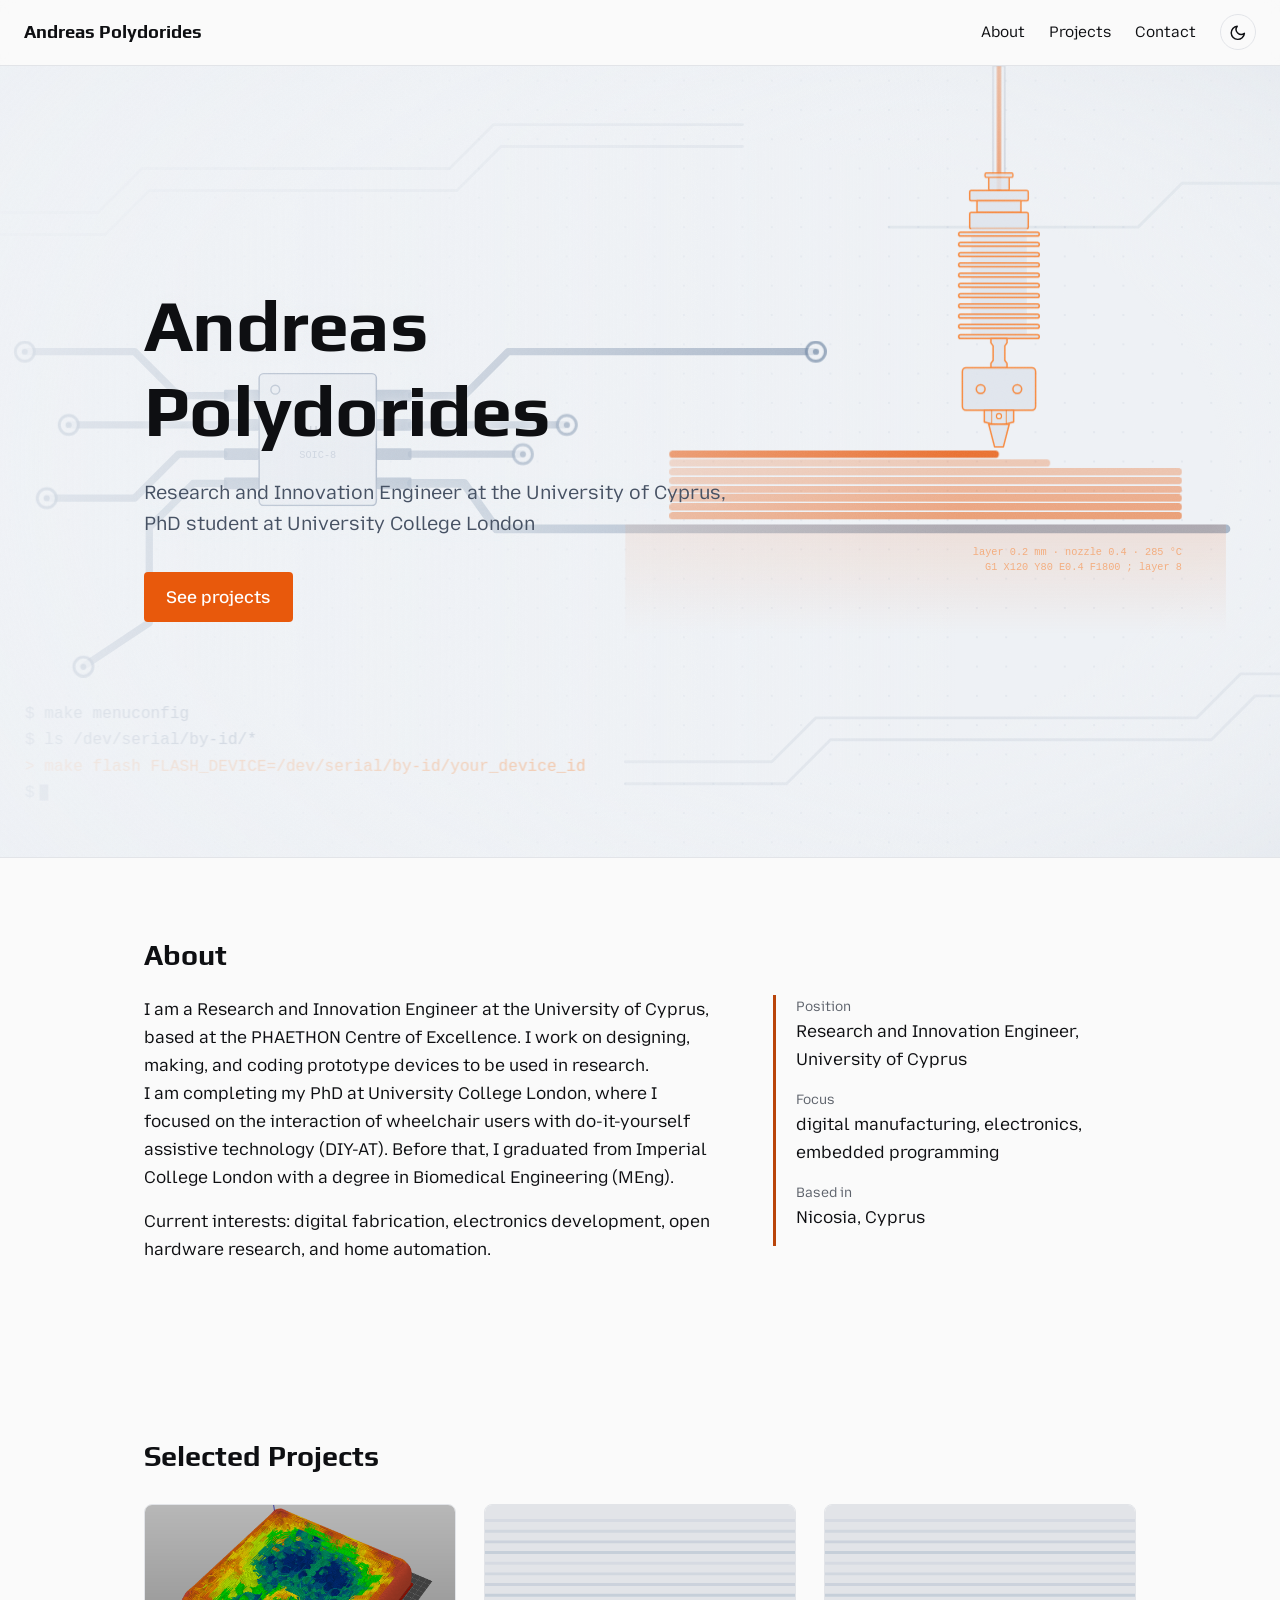
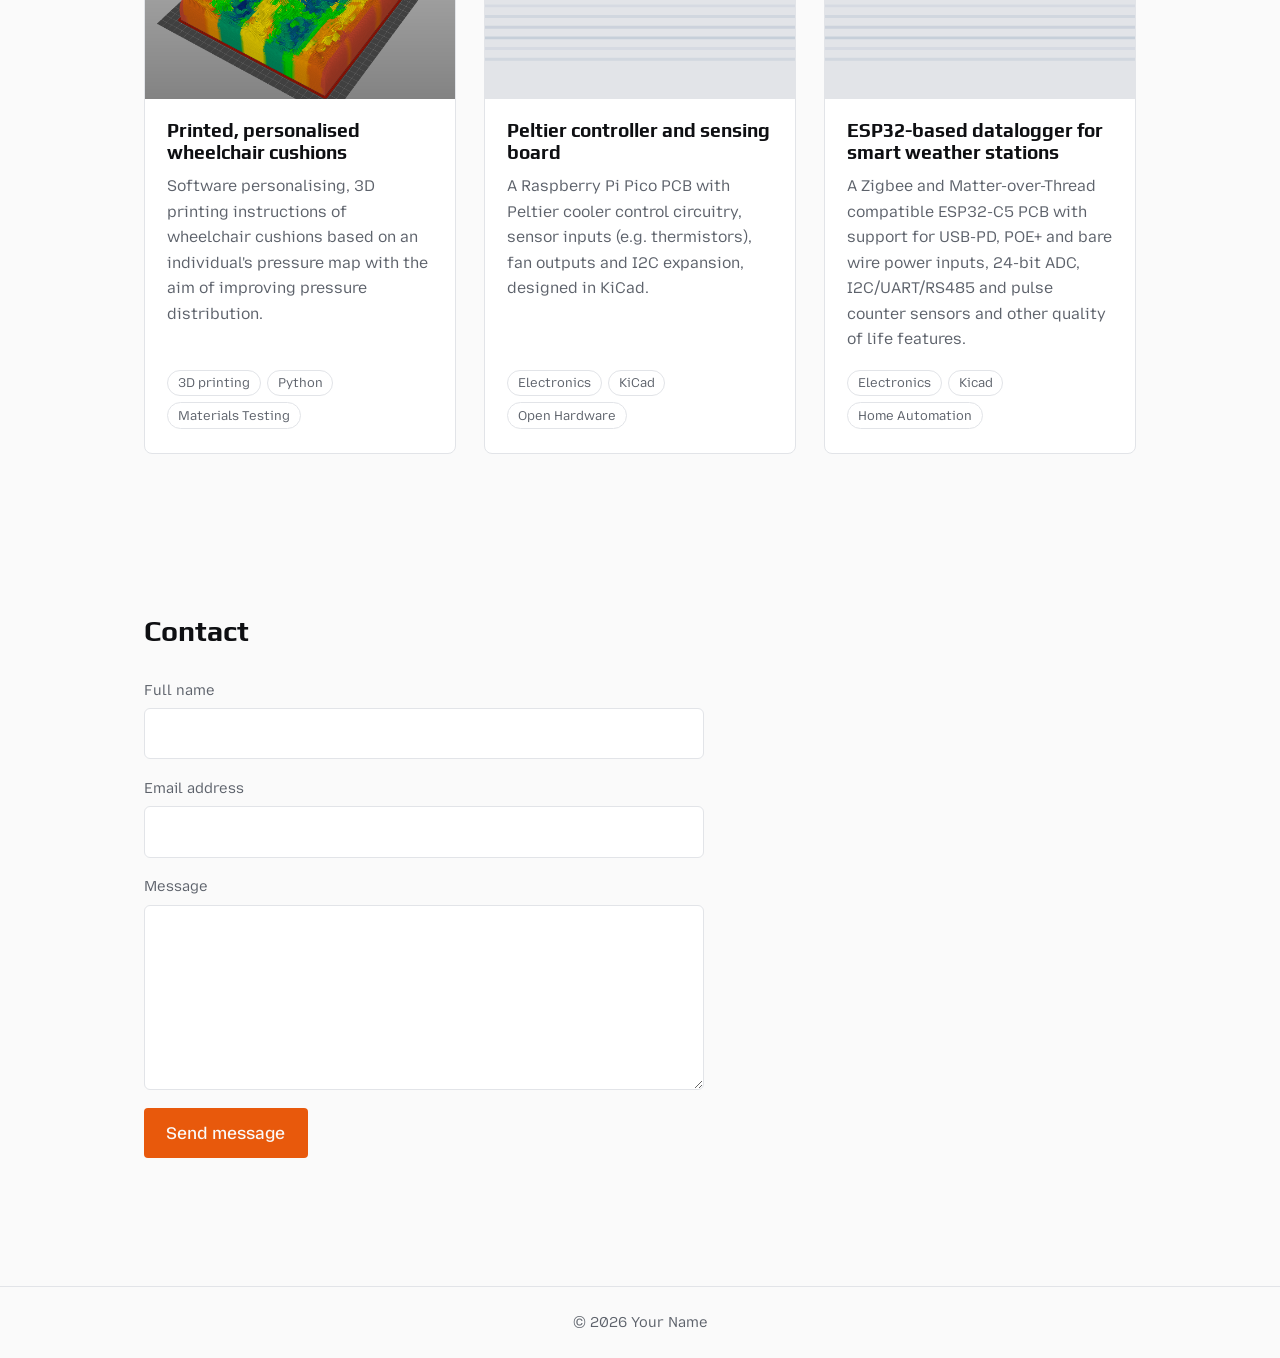
==== commit 8cbf6e12: "Update index.html" ====
--- a/index.html
+++ b/index.html
@@ -177,7 +177,7 @@
 <section id="about" class="wrap about">
   <h2>About</h2>
   <div>
-    <p>I am a Research and Innovation Engineer at the University of Cyprus, based at the PHAETHON Centre of Excellence, specifically the Innovation team. I work on designing, making, and coding prototype devices to be used in research, lately with a focus in the photovoltaics space. I am completing my PhD at University College London, where I worked on do-it-yourself assistive technology (DIY-AT) by designing various devices. Before that, I studied Biomedical Engineering (MEng) at Imperial College London.</p>
+    <p>I am a Research and Innovation Engineer at the University of Cyprus, based at the PHAETHON Centre of Excellence. I work on designing, making, and coding prototype devices to be used in research.<br>I am completing my PhD at University College London, where I focused on the interaction of wheelchair users with do-it-yourself assistive technology (DIY-AT). Before that, I graduated from Imperial College London with a degree in Biomedical Engineering (MEng).</p>
     <p>Current interests: digital fabrication, electronics development, open hardware research, and home automation.</p>
   </div>
   <ul class="facts">
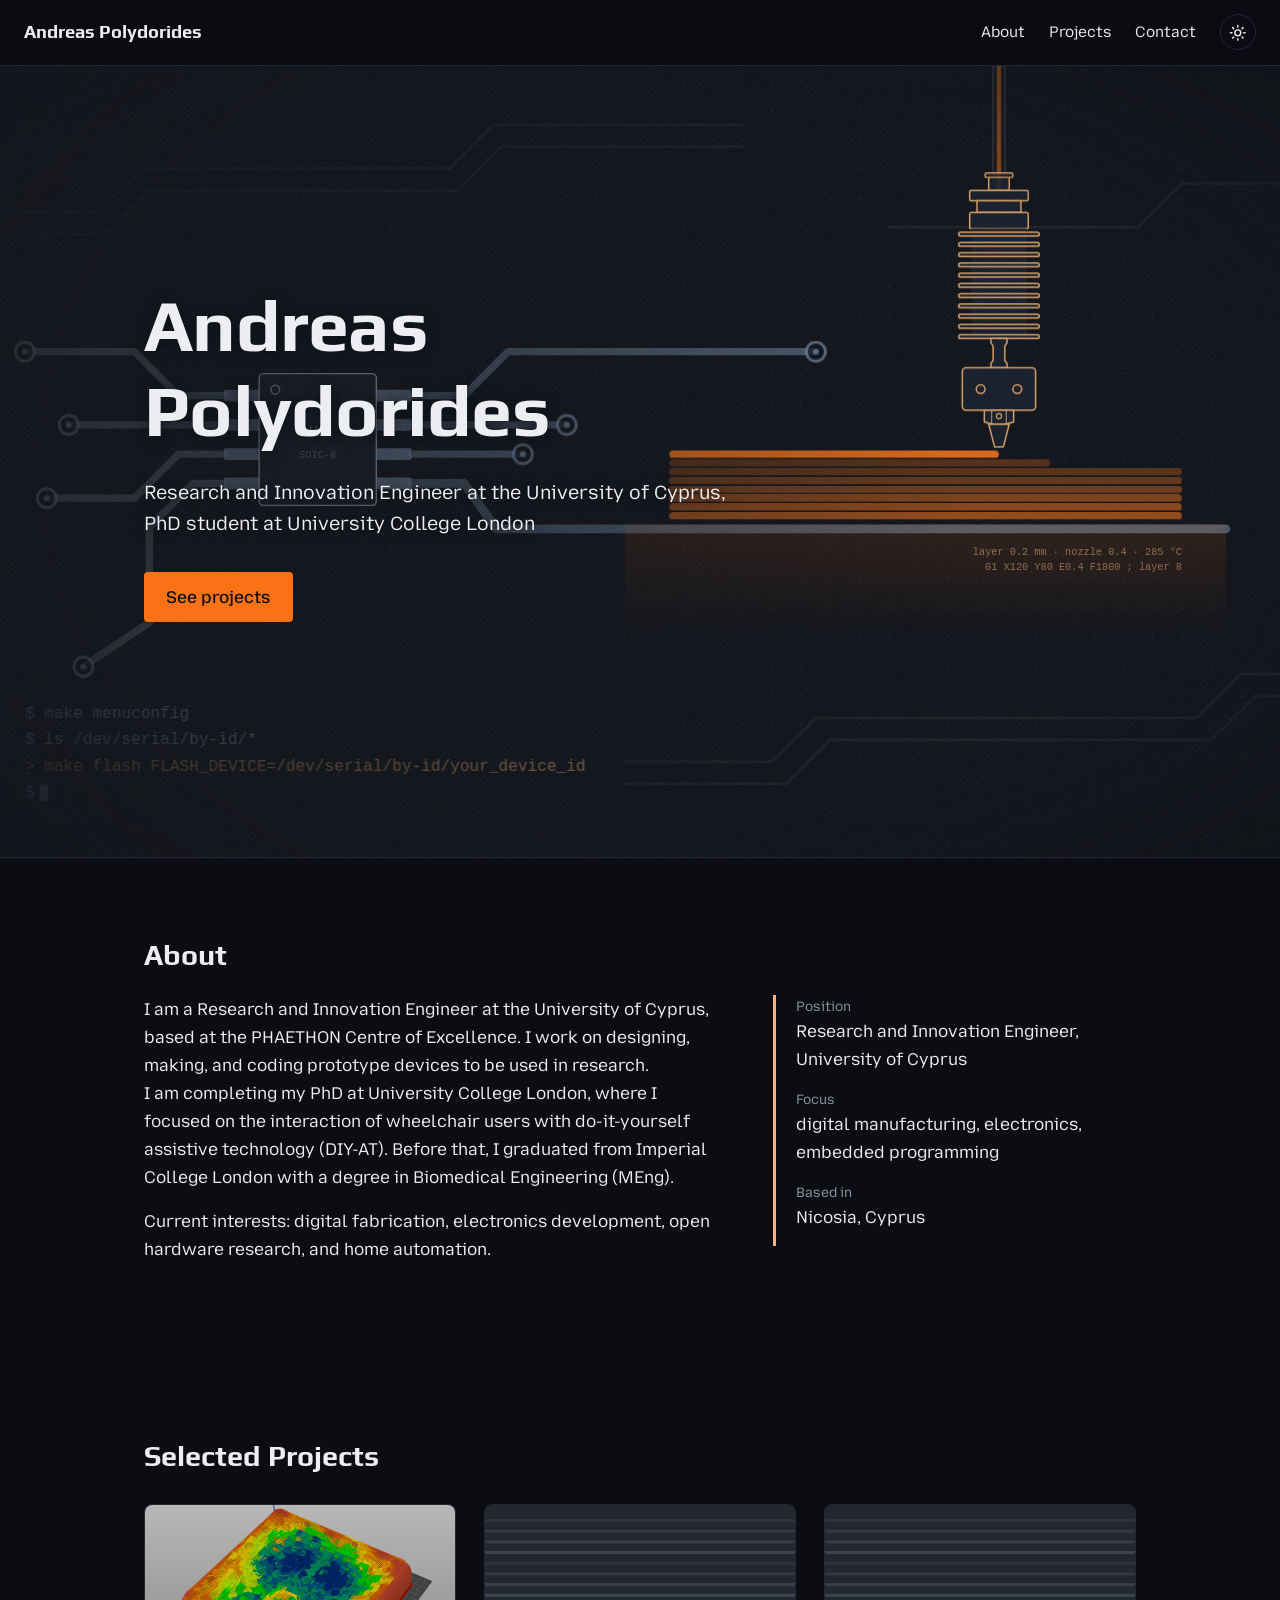
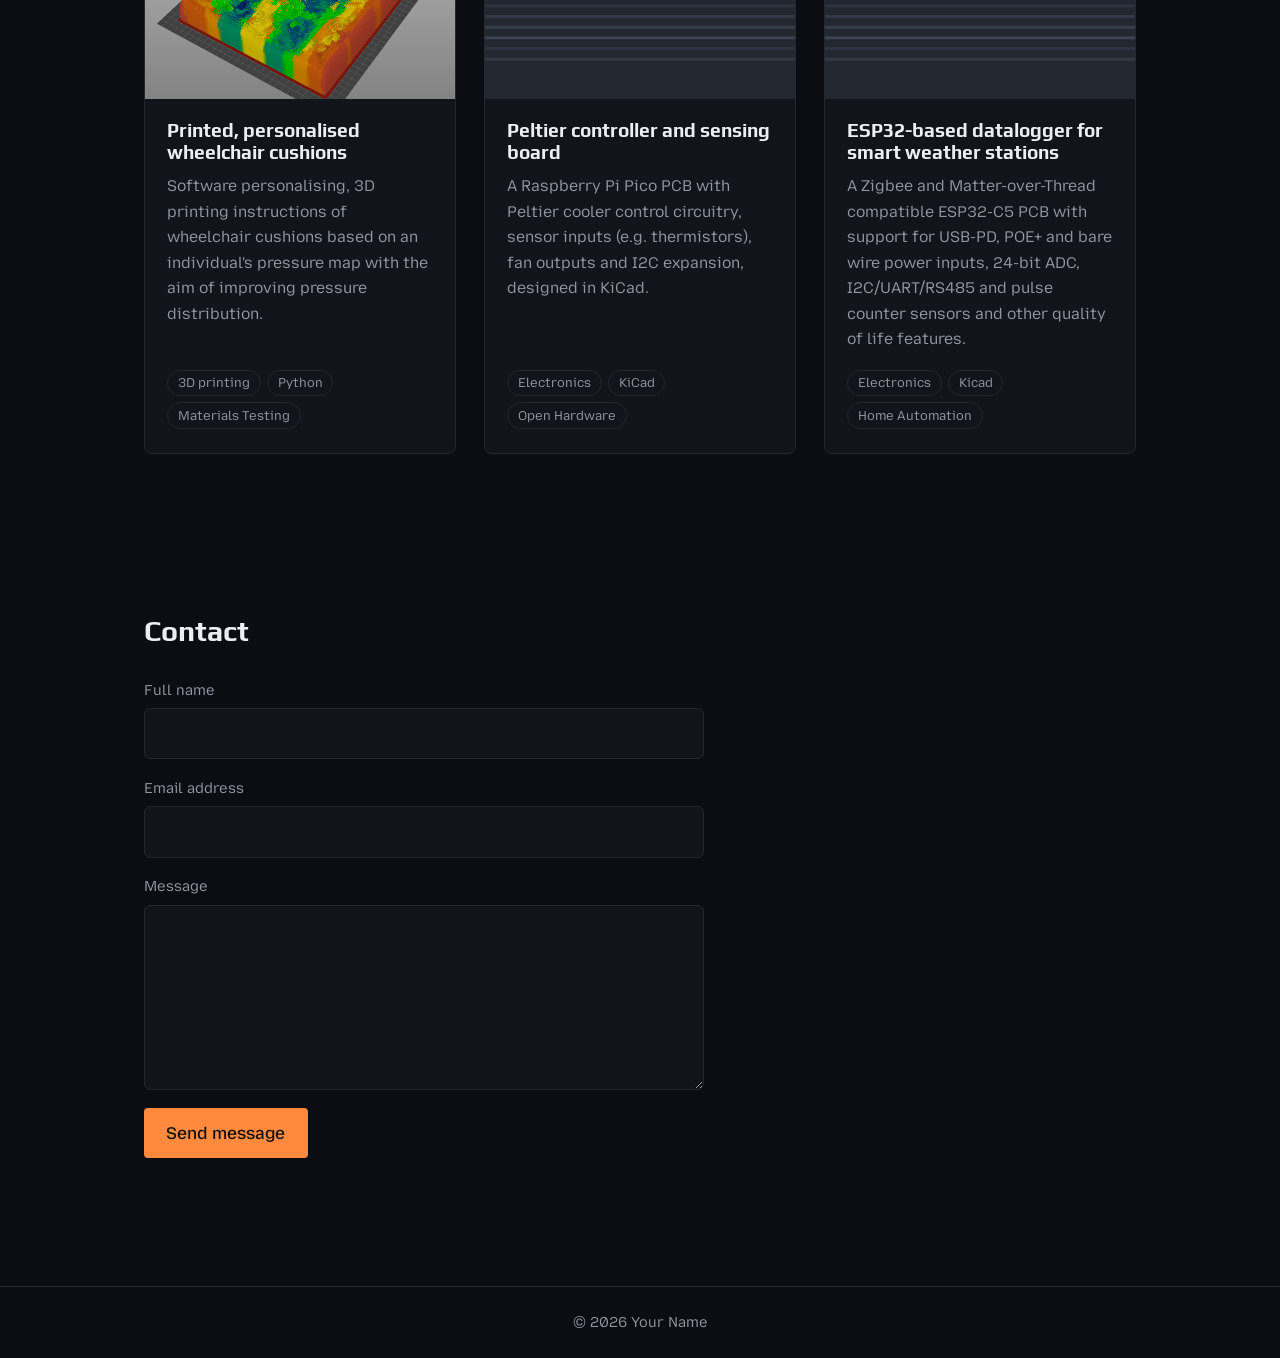
==== commit 1400274d: "Update index.html" ====
--- a/index.html
+++ b/index.html
@@ -8,7 +8,7 @@
 <link rel="preconnect" href="https://fonts.googleapis.com">
 <link rel="preconnect" href="https://fonts.gstatic.com" crossorigin>
 <link href="https://fonts.googleapis.com/css2?family=Mozilla+Text:wght@400;500;600&family=Play:wght@400;700&display=swap" rel="stylesheet">
-<script>try{var t=localStorage.getItem("theme")}catch(e){}document.documentElement.dataset.theme=t==="dark"?"dark":"light"</script>
+<script>try{var t=localStorage.getItem("theme")}catch(e){}document.documentElement.dataset.theme=t==="light"?"light":"dark"</script>
 <link rel="icon" href="a-polydorides.png" type="image/png">
 <link rel="stylesheet" href="style.css">
 </head>
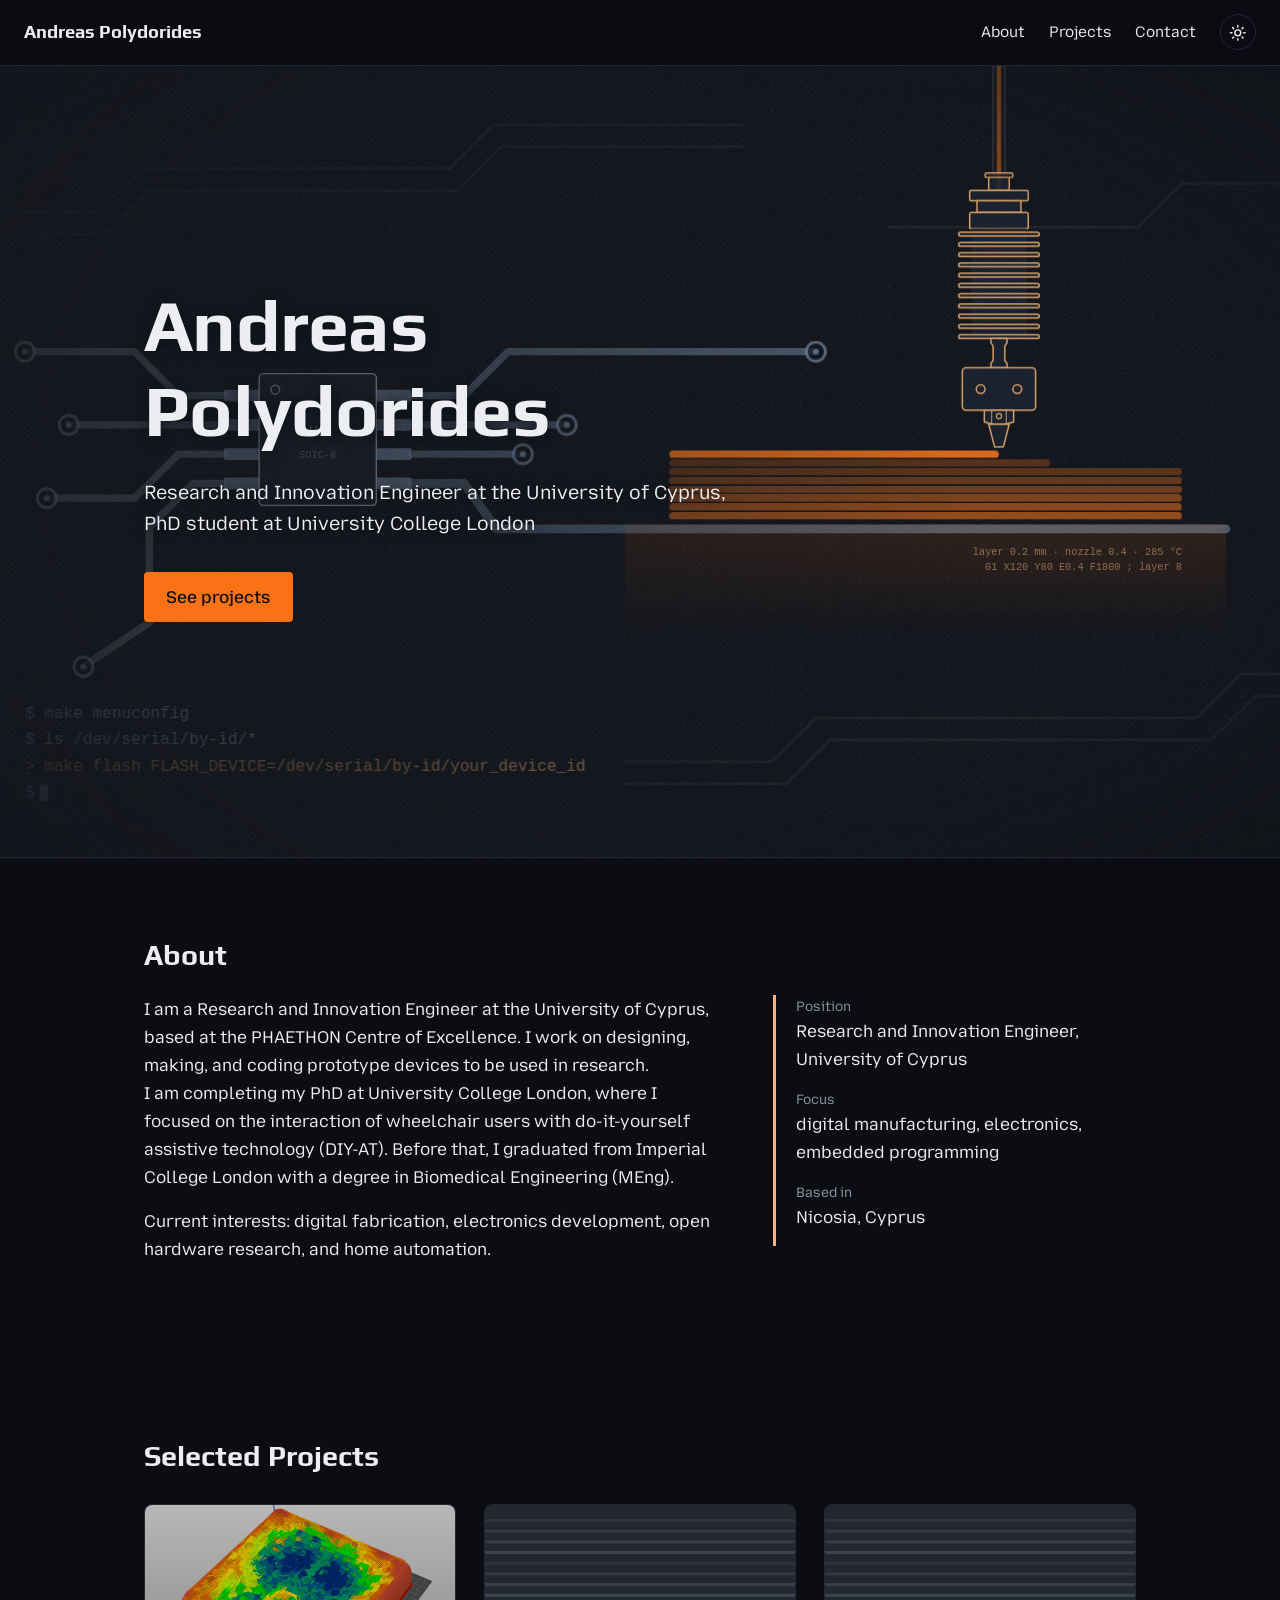
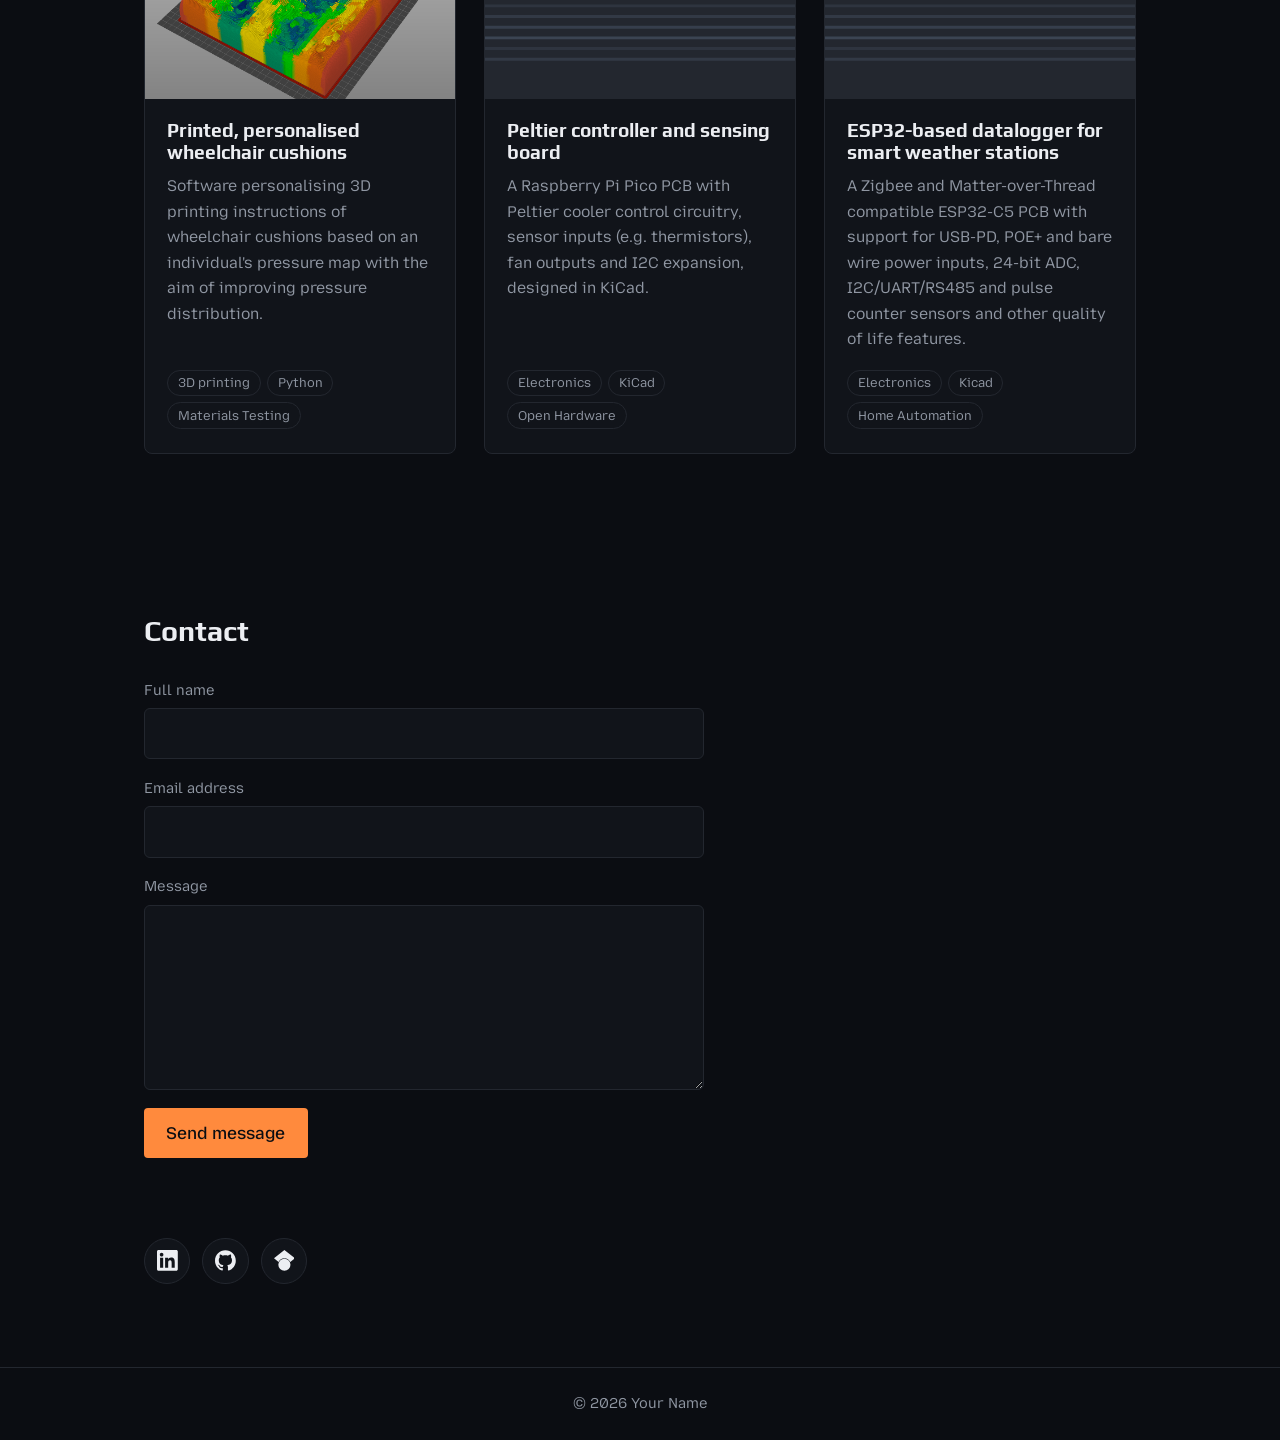
==== commit e9da23ef: "Update index.html" ====
--- a/index.html
+++ b/index.html
@@ -9,7 +9,7 @@
 <link rel="preconnect" href="https://fonts.gstatic.com" crossorigin>
 <link href="https://fonts.googleapis.com/css2?family=Mozilla+Text:wght@400;500;600&family=Play:wght@400;700&display=swap" rel="stylesheet">
 <script>try{var t=localStorage.getItem("theme")}catch(e){}document.documentElement.dataset.theme=t==="light"?"light":"dark"</script>
-<link rel="icon" href="a-polydorides.png" type="image/png">
+<link rel="icon" href="images/a-polydorides.png" type="image/png">
 <link rel="stylesheet" href="style.css">
 </head>
 <body>
@@ -202,6 +202,11 @@
     <button class="btn" type="submit">Send message</button>
     <p id="form-status" class="status" role="status" aria-live="polite"></p>
   </form>
+  <p class="links">
+    <a class="icon-link" href="https://www.linkedin.com/in/andreas-polydorides" aria-label="LinkedIn" title="LinkedIn" target="_blank" rel="noopener"><svg viewBox="0 0 24 24" width="22" height="22" fill="currentColor" aria-hidden="true"><path d="M20.447 20.452h-3.554v-5.569c0-1.328-.027-3.037-1.852-3.037-1.853 0-2.136 1.445-2.136 2.939v5.667H9.351V9h3.414v1.561h.046c.477-.9 1.637-1.85 3.37-1.85 3.601 0 4.267 2.37 4.267 5.455v6.286zM5.337 7.433c-1.144 0-2.063-.926-2.063-2.065 0-1.138.92-2.063 2.063-2.063 1.14 0 2.064.925 2.064 2.063 0 1.139-.925 2.065-2.064 2.065zm1.782 13.019H3.555V9h3.564v11.452zM22.225 0H1.771C.792 0 0 .774 0 1.729v20.542C0 23.227.792 24 1.771 24h20.451C23.2 24 24 23.227 24 22.271V1.729C24 .774 23.2 0 22.222 0h.003z"/></svg><span class="label">LinkedIn</span></a>
+    <a class="icon-link" href="https://github.com/andreaspolydorides" aria-label="GitHub" title="GitHub" target="_blank" rel="noopener"><svg viewBox="0 0 24 24" width="22" height="22" fill="currentColor" aria-hidden="true"><path d="M12 .297c-6.63 0-12 5.373-12 12 0 5.303 3.438 9.8 8.205 11.385.6.113.82-.258.82-.577 0-.285-.01-1.04-.015-2.04-3.338.724-4.042-1.61-4.042-1.61C4.422 18.07 3.633 17.7 3.633 17.7c-1.087-.744.084-.729.084-.729 1.205.084 1.838 1.236 1.838 1.236 1.07 1.835 2.809 1.305 3.495.998.108-.776.417-1.305.76-1.605-2.665-.3-5.466-1.332-5.466-5.93 0-1.31.465-2.38 1.235-3.22-.135-.303-.54-1.523.105-3.176 0 0 1.005-.322 3.3 1.23.96-.267 1.98-.399 3-.405 1.02.006 2.04.138 3 .405 2.28-1.552 3.285-1.23 3.285-1.23.645 1.653.24 2.873.12 3.176.765.84 1.23 1.91 1.23 3.22 0 4.61-2.805 5.625-5.475 5.92.42.36.81 1.096.81 2.22 0 1.606-.015 2.896-.015 3.286 0 .315.21.69.825.57C20.565 22.092 24 17.592 24 12.297c0-6.627-5.373-12-12-12"/></svg><span class="label">GitHub</span></a>
+    <a class="icon-link" href="https://scholar.google.com/citations?user=cHDgHb0AAAAJ" aria-label="Google Scholar" title="Google Scholar" target="_blank" rel="noopener"><svg viewBox="0 0 24 24" width="22" height="22" fill="currentColor" aria-hidden="true"><path d="M5.242 13.769L0 9.5 12 0l12 9.5-5.242 4.269C17.548 11.249 14.978 9.5 12 9.5c-2.977 0-5.548 1.748-6.758 4.269zM12 10a7 7 0 1 0 0 14 7 7 0 0 0 0-14z"/></svg><span class="label">Google Scholar</span></a>
+  </p>
 </section>
 
 </main>
--- a/style.css
+++ b/style.css
@@ -92,7 +92,14 @@
 
 .contact p{margin:.2rem 0}
 .contact a[href^=mailto]{font-family:var(--head);font-size:1.5rem}
-.links{display:flex;gap:1.5rem;margin-top:1rem!important}
+.links{display:flex;flex-wrap:wrap;gap:.75rem;margin-top:2rem!important}
+.icon-link{display:inline-flex;align-items:center;justify-content:center;width:2.9rem;height:2.9rem;border:1px solid var(--line);border-radius:50%;background:var(--card);color:var(--ink);text-decoration:none;transition:background .2s,color .2s,border-color .2s,transform .2s}
+.icon-link:hover{background:var(--accent);border-color:var(--accent);color:var(--paper);transform:translateY(-2px)}
+.icon-link svg{width:1.3rem;height:1.3rem;flex:none}
+.icon-link .label{position:absolute;width:1px;height:1px;overflow:hidden;clip:rect(0 0 0 0);white-space:nowrap}
+/* Add class "with-label" to <p class="links"> in index.html to show the name next to each logo */
+.links.with-label .icon-link{width:auto;padding:0 1.2rem 0 1rem;gap:.6rem;border-radius:99px}
+.links.with-label .label{position:static;width:auto;height:auto;overflow:visible;clip:auto;font-size:.95rem;font-weight:500}
 footer{border-top:1px solid var(--line);padding:1.5rem;text-align:center;color:var(--muted);font-size:.9rem}
 footer p{margin:0}
 
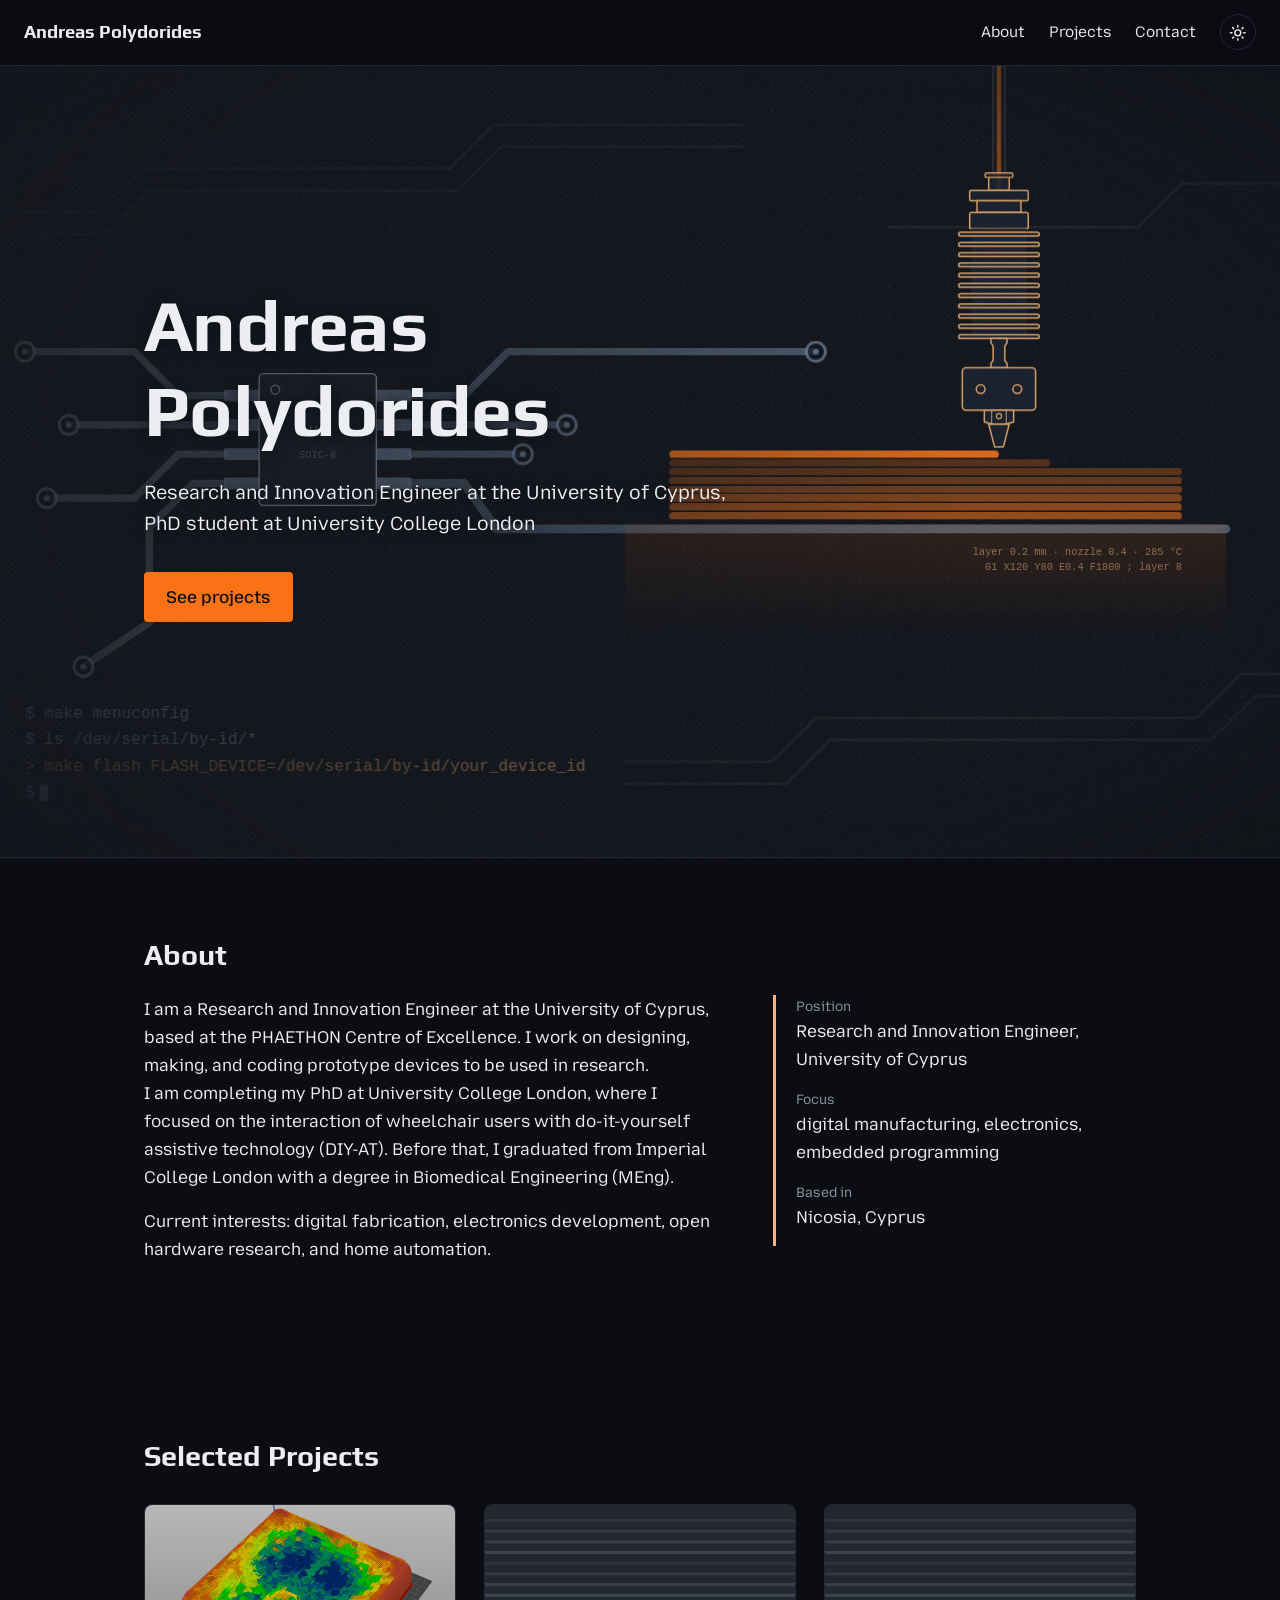
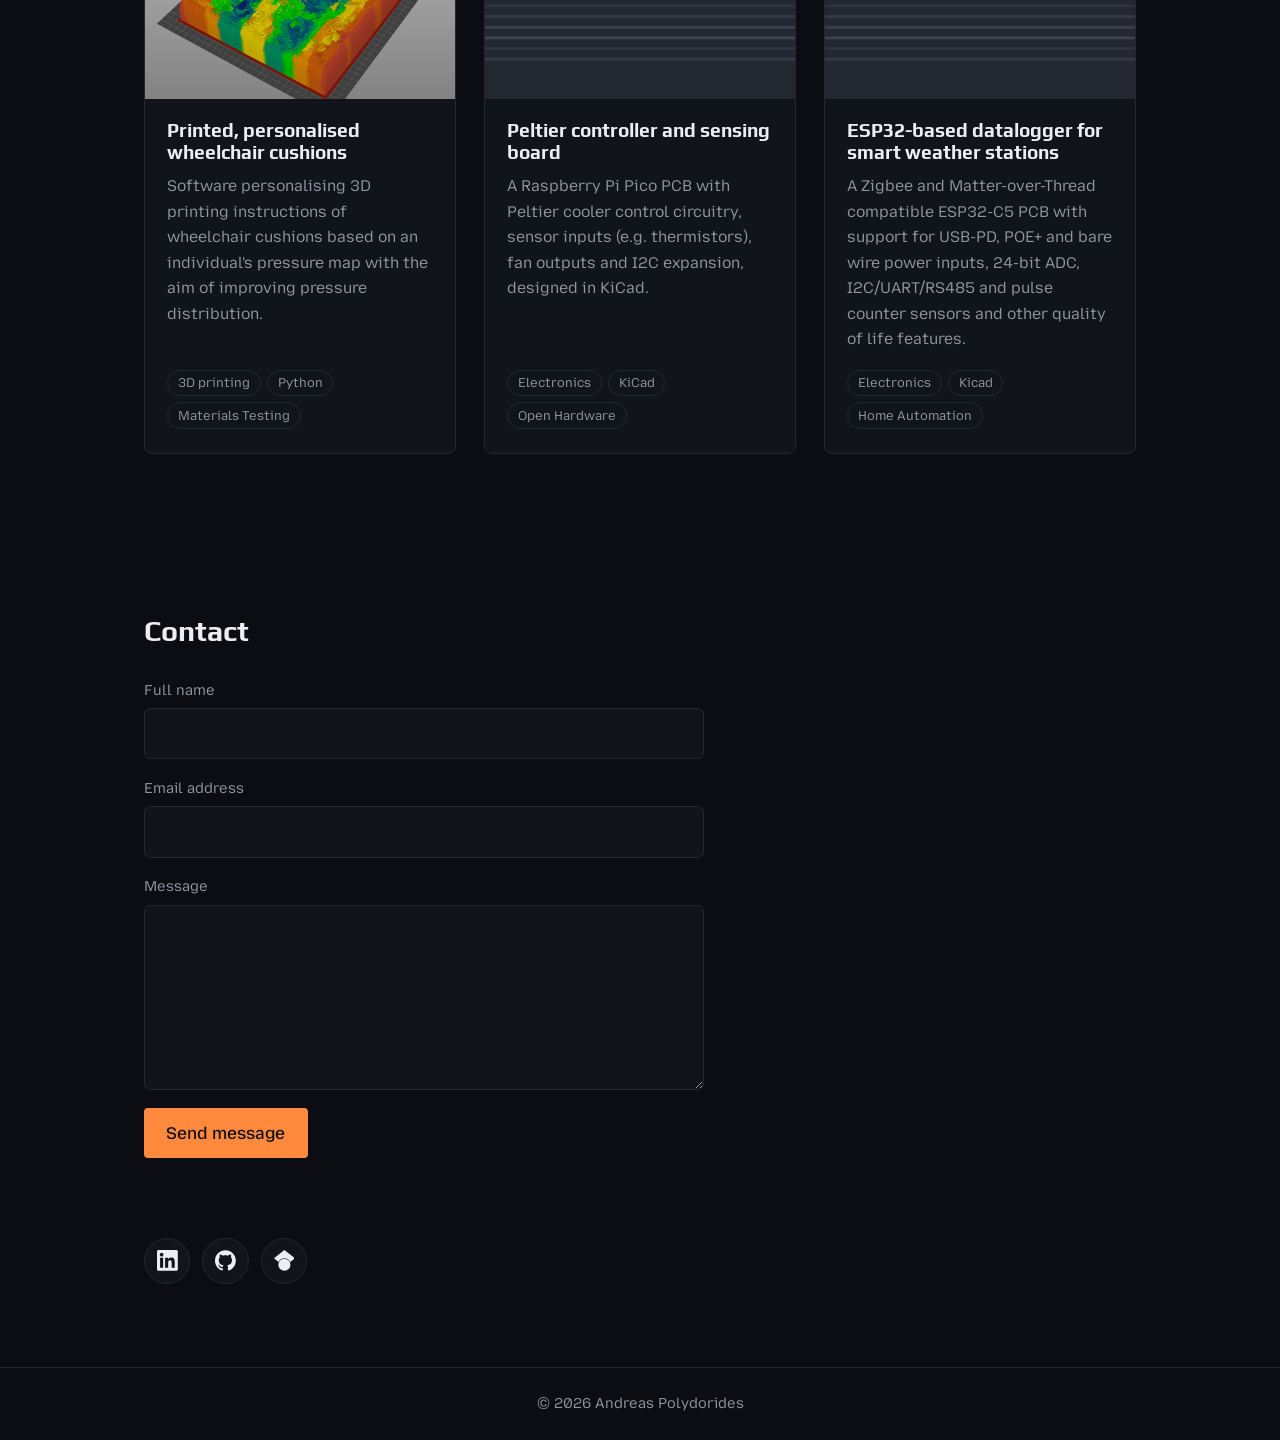
==== commit e11c735c: "Update index.html" ====
--- a/index.html
+++ b/index.html
@@ -210,7 +210,7 @@
 </section>
 
 </main>
-<footer><p>© <span id="year"></span> Your Name</p></footer>
+<footer><p>© <span id="year"></span> Andreas Polydorides</p></footer>
 <script src="script.js"></script>
 </body>
 </html>
